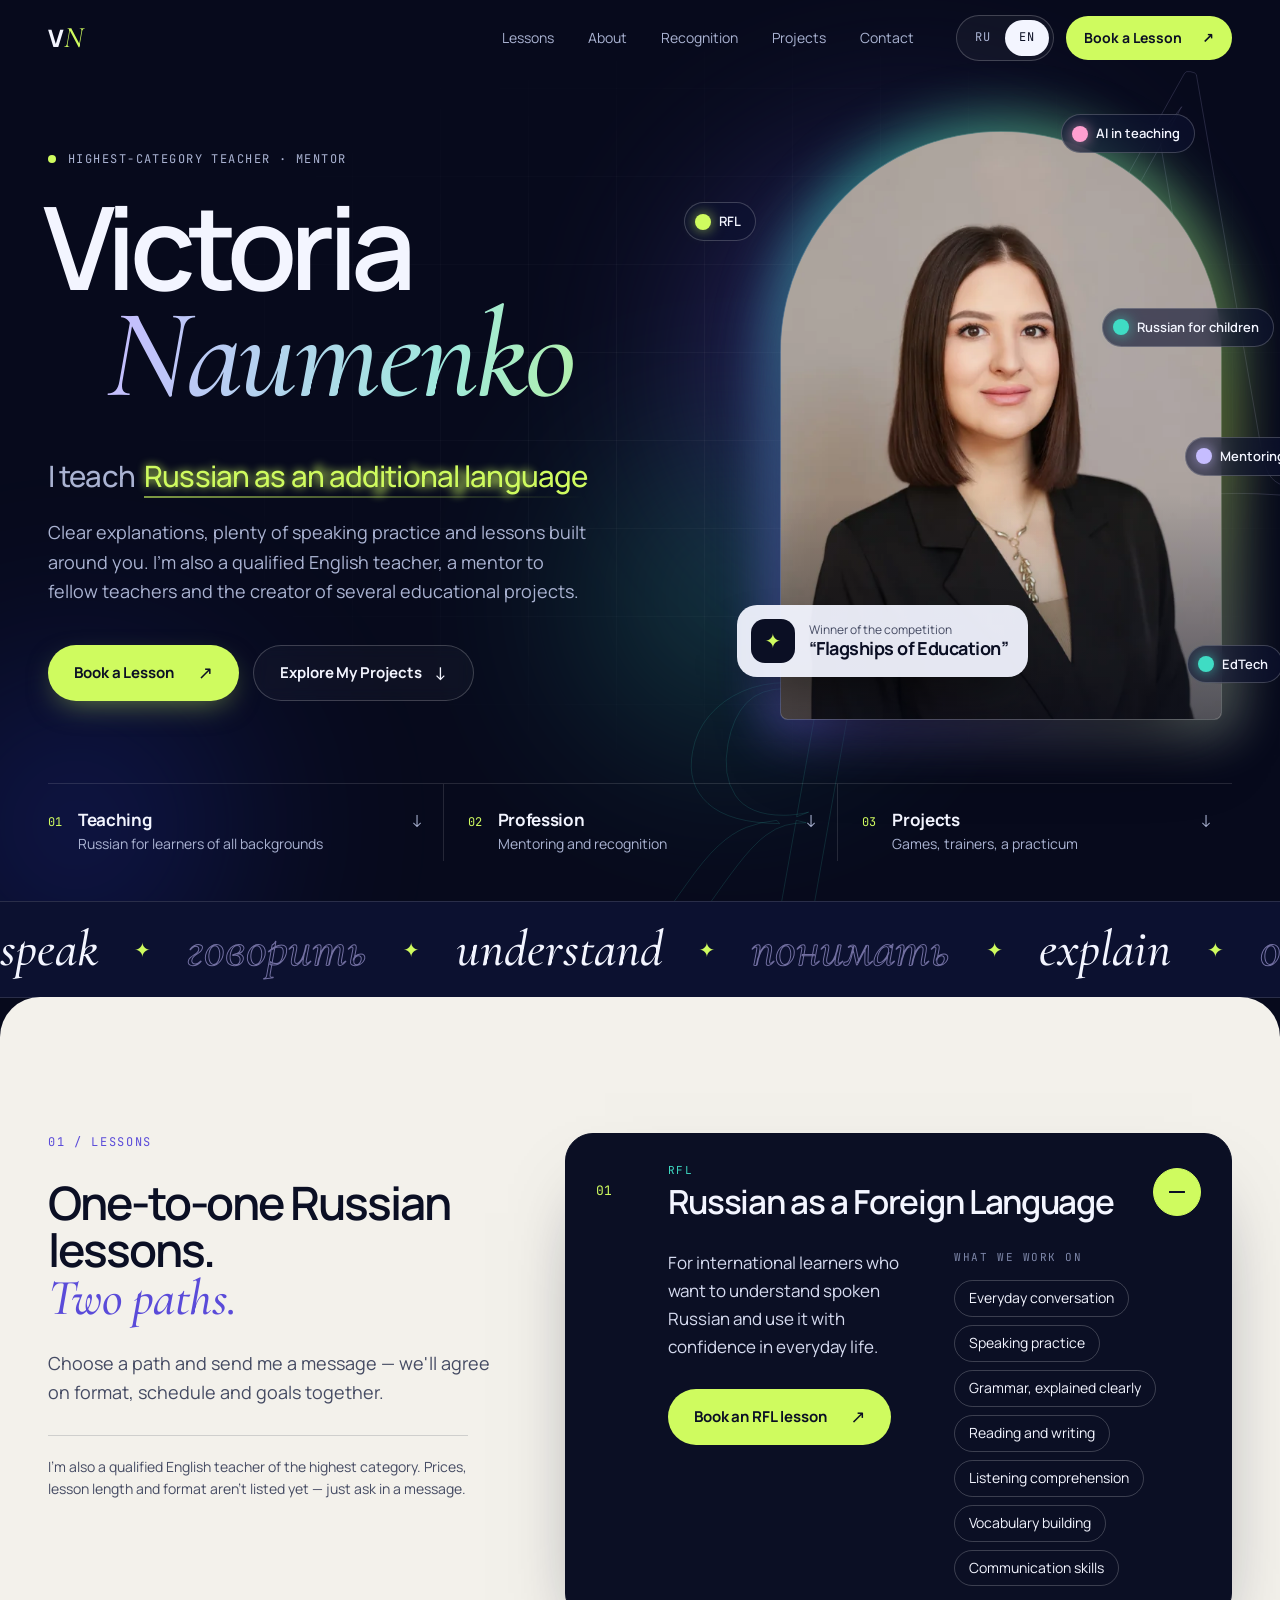
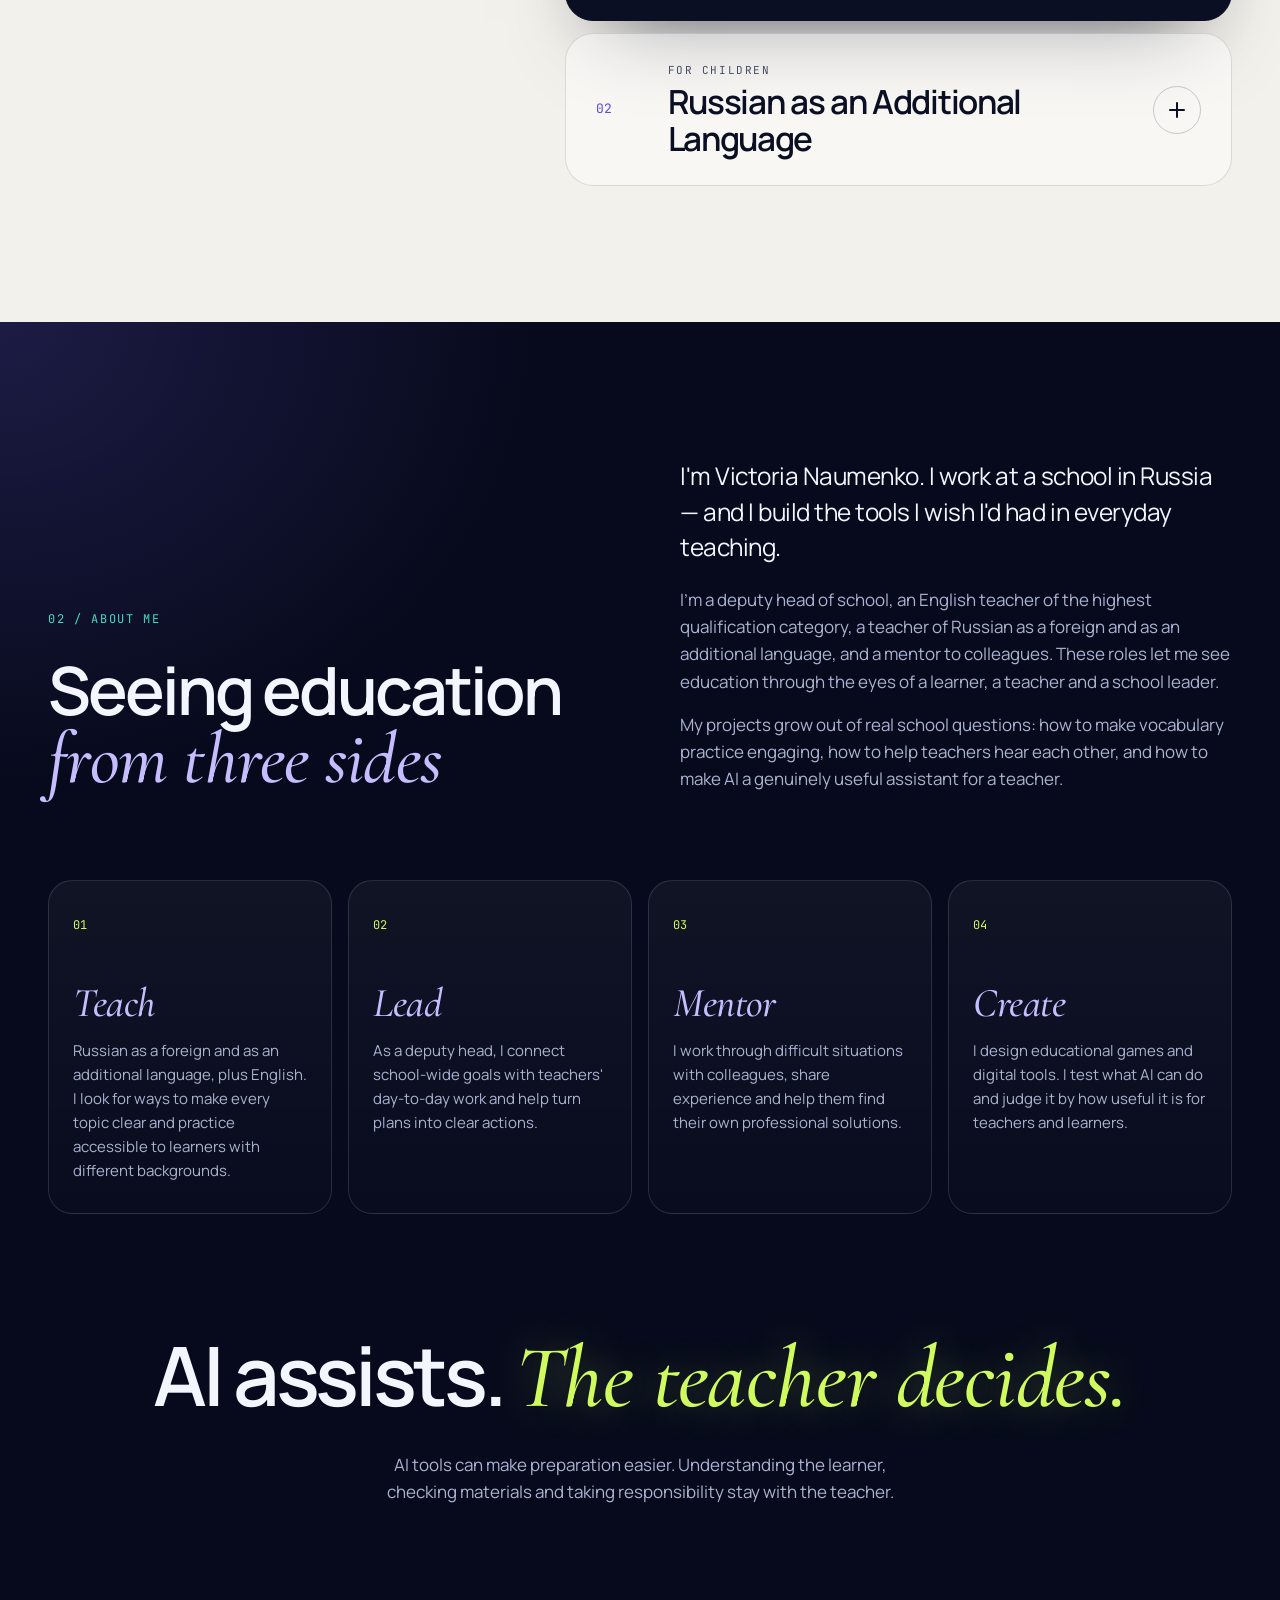
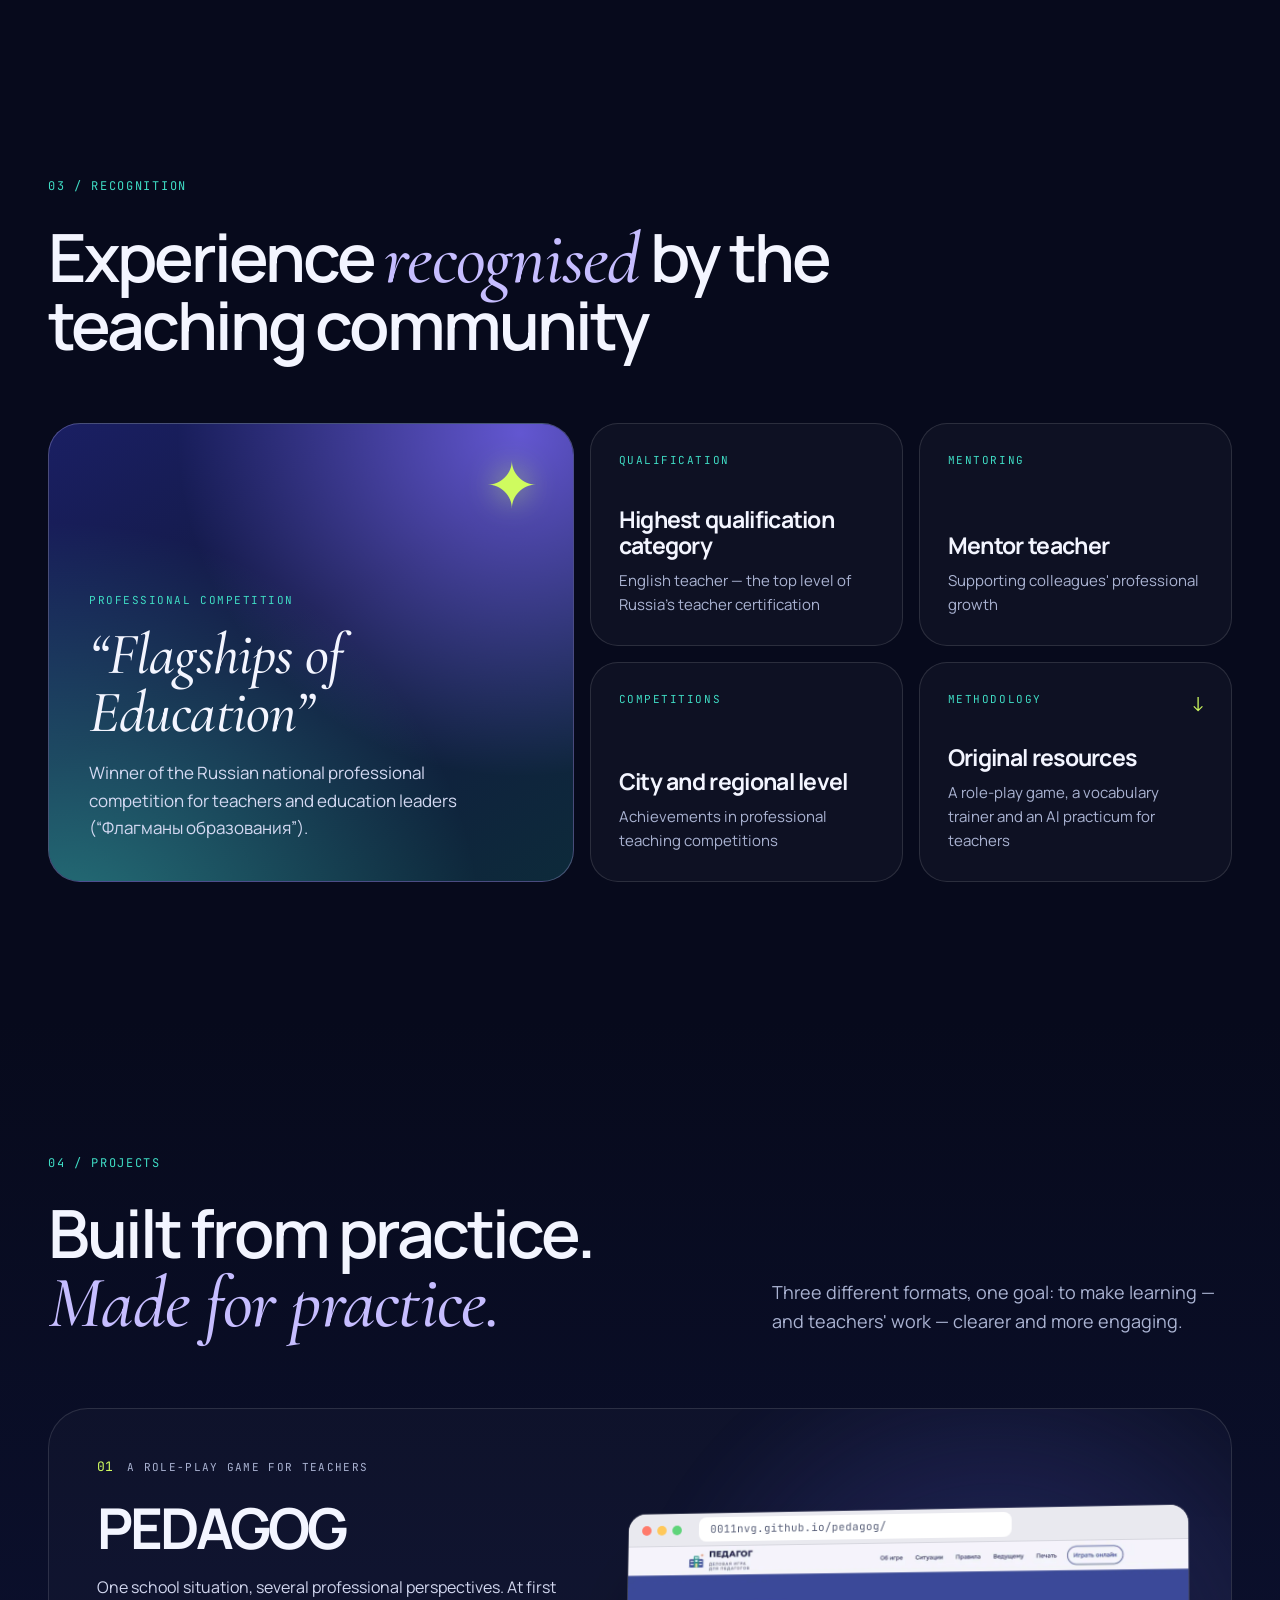
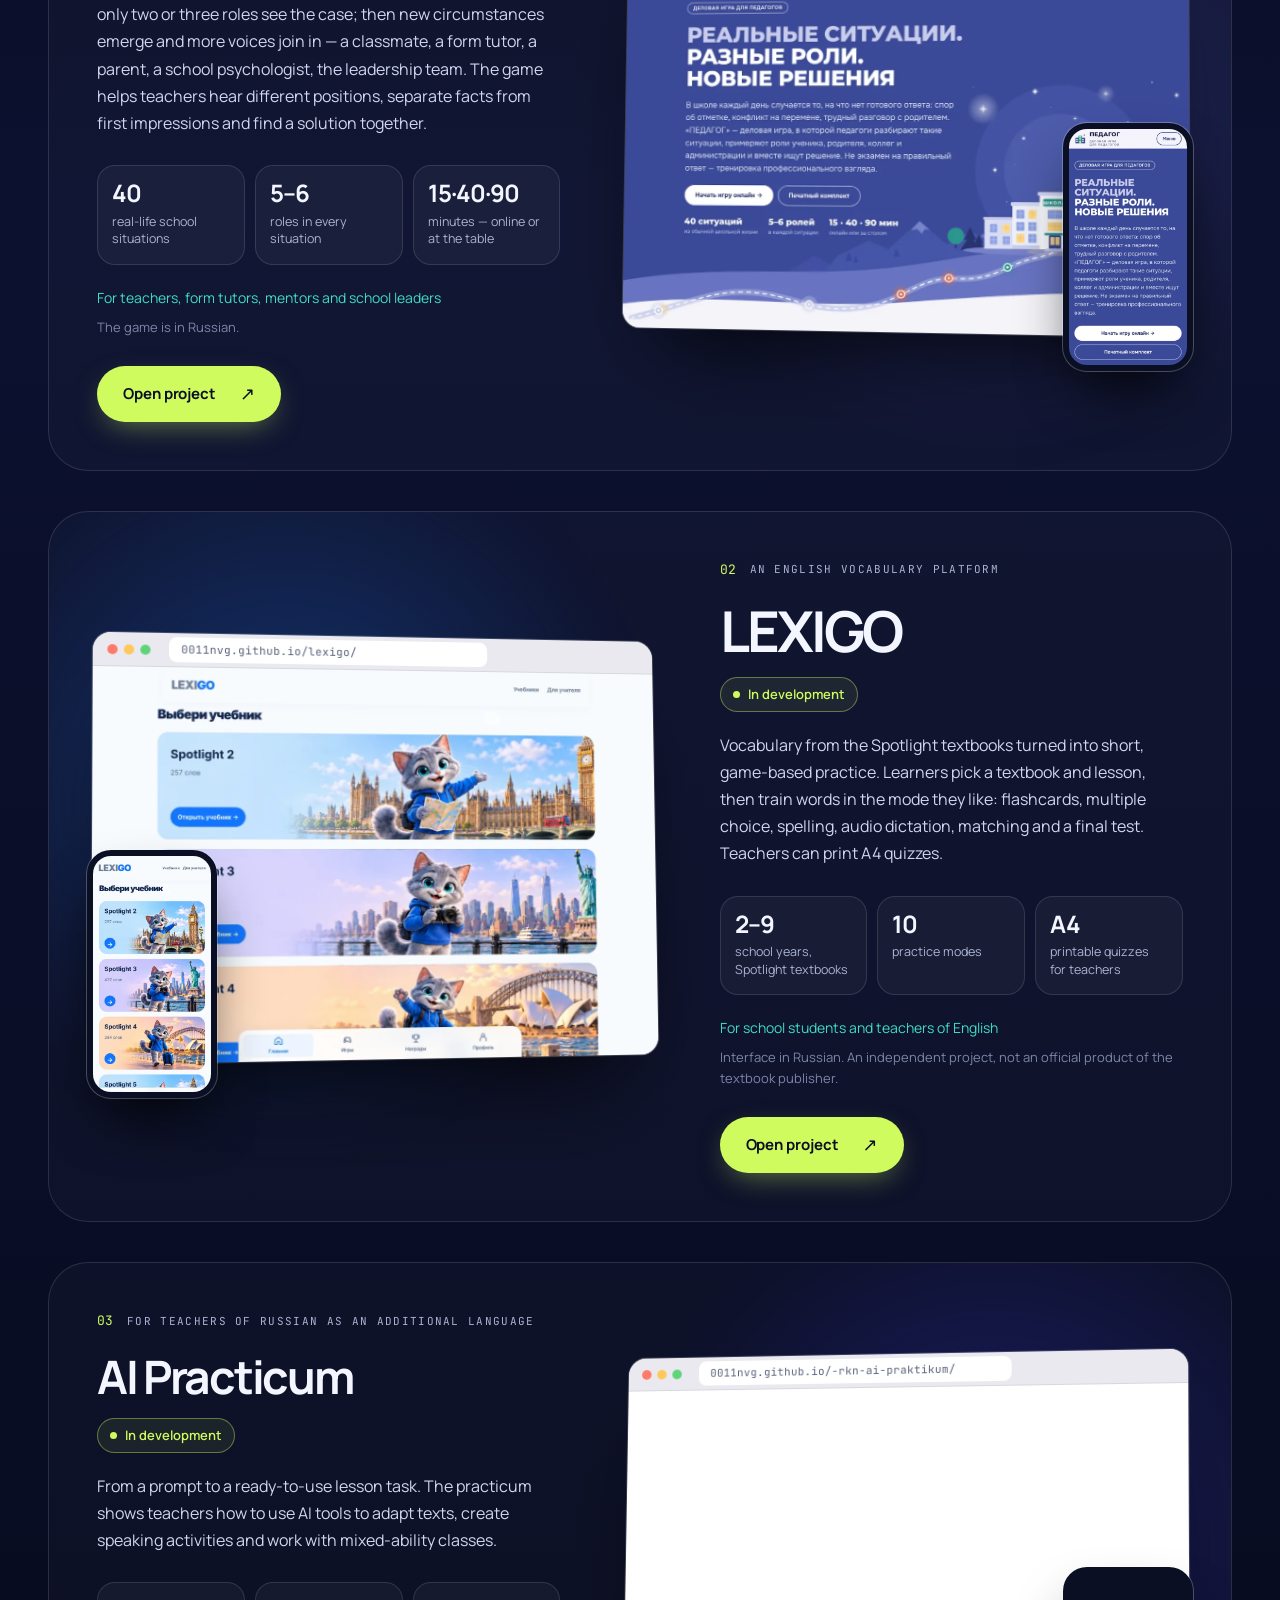
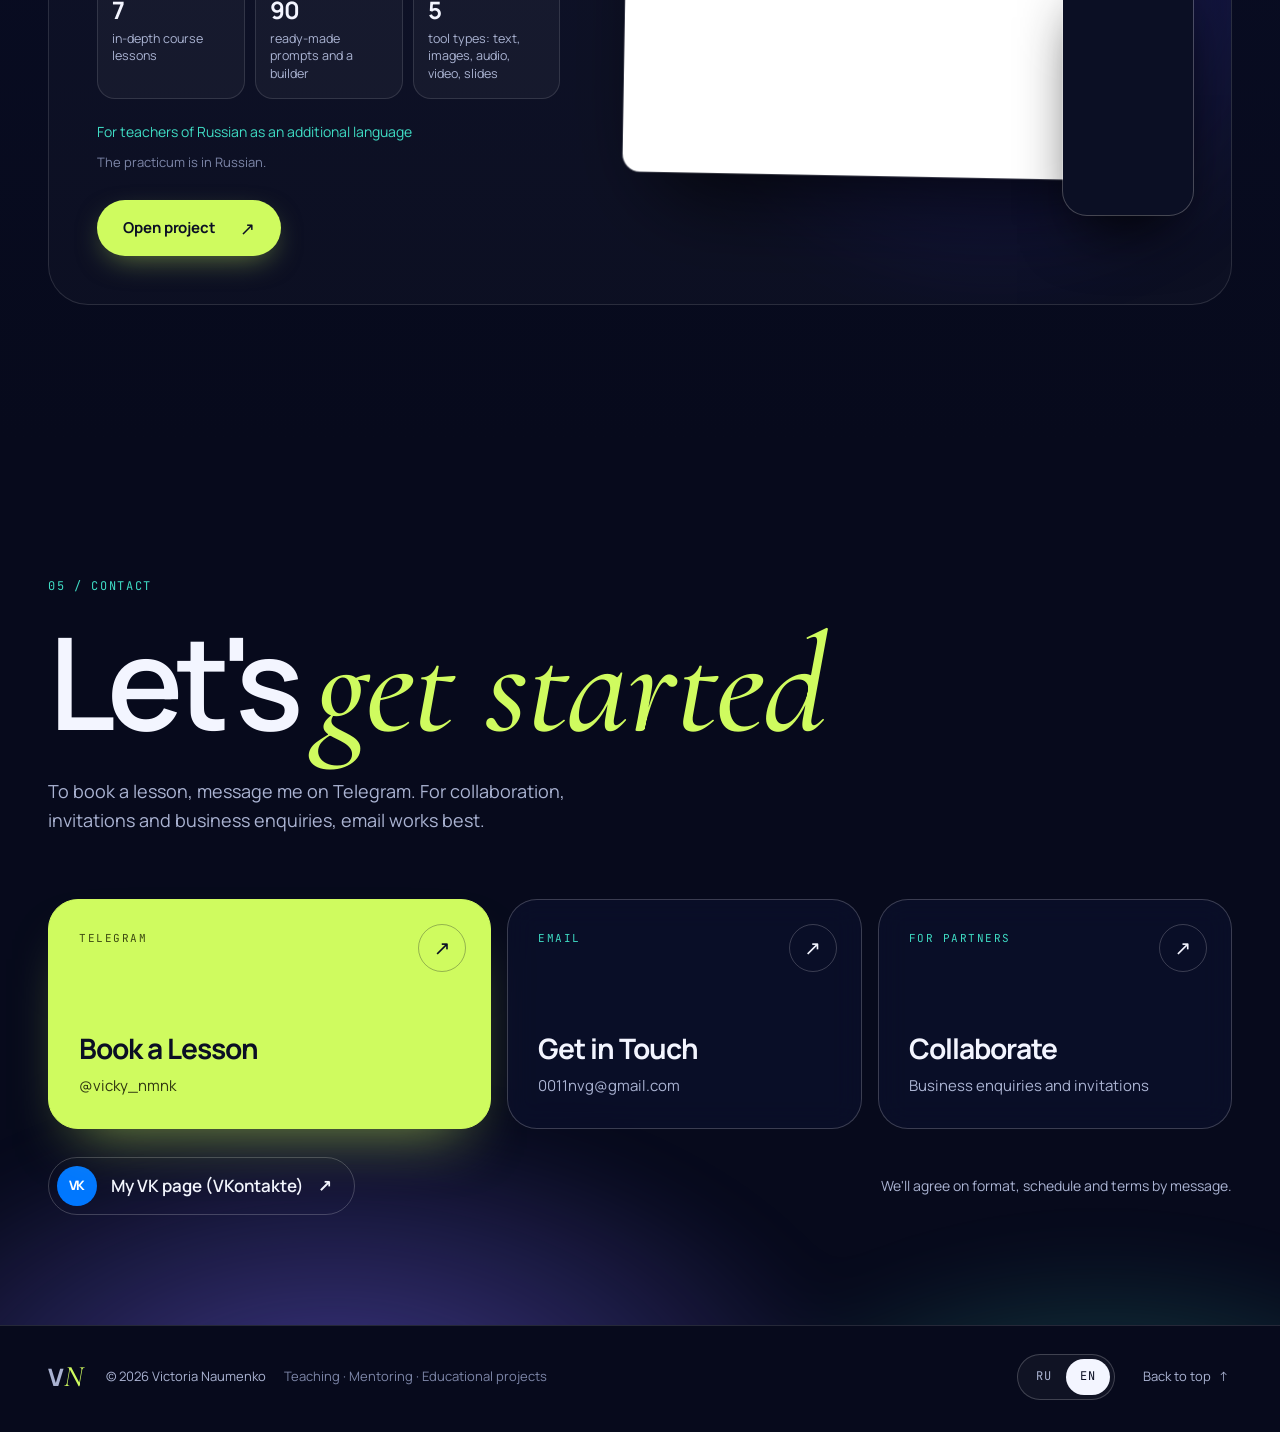
==== en/index.html @ a5d6c94a "Bilingual redesign: RU/EN versions, lessons, recognition, projects, contacts - Two adapted language " ====
<!doctype html>
<html lang="en">
<head>
  <meta charset="UTF-8">
  <meta name="viewport" content="width=device-width, initial-scale=1, viewport-fit=cover">
  <title>Victoria Naumenko — Russian Teacher: RFL and Russian as an Additional Language</title>
  <meta name="description" content="One-to-one Russian lessons for international learners and for children whose first language isn&#x27;t Russian. Highest-category teacher, mentor and creator of educational projects.">
  <meta name="theme-color" content="#070a1c">
  <meta name="color-scheme" content="dark light">
  <link rel="canonical" href="https://0011nvg.github.io/victoria-naumenko/en/">
  <link rel="alternate" hreflang="ru" href="https://0011nvg.github.io/victoria-naumenko/">
  <link rel="alternate" hreflang="en" href="https://0011nvg.github.io/victoria-naumenko/en/">
  <link rel="alternate" hreflang="x-default" href="https://0011nvg.github.io/victoria-naumenko/">
  <meta property="og:type" content="profile">
  <meta property="og:locale" content="en_GB">
  <meta property="og:locale:alternate" content="ru_RU">
  <meta property="og:site_name" content="Victoria Naumenko">
  <meta property="og:title" content="Victoria Naumenko — Russian lessons, teacher mentoring, educational projects">
  <meta property="og:description" content="Russian as a foreign language and as an additional language. One-to-one lessons with a highest-category teacher and creator of educational projects.">
  <meta property="og:url" content="https://0011nvg.github.io/victoria-naumenko/en/">
  <meta property="og:image" content="https://0011nvg.github.io/victoria-naumenko/assets/social-en.jpg">
  <meta property="og:image:width" content="1200">
  <meta property="og:image:height" content="630">
  <meta property="og:image:alt" content="Victoria Naumenko — teacher of Russian and creator of educational projects">
  <meta name="twitter:card" content="summary_large_image">
  <meta name="twitter:title" content="Victoria Naumenko — Russian lessons, teacher mentoring, educational projects">
  <meta name="twitter:description" content="Russian as a foreign language and as an additional language. One-to-one lessons with a highest-category teacher and creator of educational projects.">
  <meta name="twitter:image" content="https://0011nvg.github.io/victoria-naumenko/assets/social-en.jpg">
  <link rel="icon" href="../favicon.ico" sizes="any">
  <link rel="icon" href="../assets/icon.svg" type="image/svg+xml">
  <link rel="apple-touch-icon" href="../assets/icon.png">
  <link rel="preload" href="../assets/fonts/manrope-latin-wght-normal.woff2" as="font" type="font/woff2" crossorigin>
  <link rel="preload" as="image" href="../assets/victoria-1000.webp" imagesrcset="../assets/victoria-600.webp 600w, ../assets/victoria-1000.webp 1000w" imagesizes="(max-width: 860px) 86vw, 34vw">
  <link rel="stylesheet" href="../styles.css?v=20261030">
  <script>document.documentElement.classList.add('js')</script>
  <script src="../script.js?v=20261030" defer></script>
  <script type="application/ld+json">{"@context": "https://schema.org", "@type": "ProfilePage", "url": "https://0011nvg.github.io/victoria-naumenko/en/", "inLanguage": "en", "name": "Victoria Naumenko — Russian Teacher: RFL and Russian as an Additional Language", "mainEntity": {"@type": "Person", "name": "Victoria Naumenko", "alternateName": "Виктория Науменко", "jobTitle": ["Teacher of Russian as a foreign language", "Teacher of Russian as an additional language", "English teacher", "Mentor teacher", "Deputy head of school"], "image": "https://0011nvg.github.io/victoria-naumenko/assets/victoria-1000.webp", "email": "mailto:0011nvg@gmail.com", "sameAs": ["https://t.me/vicky_nmnk", "https://vk.ru/designingthefuture"], "knowsLanguage": ["ru", "en"], "award": "Winner of the “Flagships of Education” professional competition"}}</script>
</head>
<body>
  <a class="skip-link" href="#main">Skip to content</a>
  <header class="site-header" data-header>
    <div class="wrap header-inner">
      <a class="logo" href="#top" aria-label="Victoria Naumenko — back to top"><span class="logo-mark" aria-hidden="true">V<i>N</i></span></a>
      <nav id="main-nav" class="main-nav" aria-label="Main navigation"><a href="#services">Lessons</a><a href="#about">About</a><a href="#achievements">Recognition</a><a href="#projects">Projects</a><a href="#contact">Contact</a><a class="nav-cta-mobile" href="https://t.me/vicky_nmnk" target="_blank" rel="noopener noreferrer">Book a Lesson ↗<span class="sr-only"> (opens in a new tab)</span></a></nav>
      <div class="header-tools">
        <div class="lang-switch " role="group" aria-label="Site language"><a class="lang-opt" href="../" hreflang="ru" lang="ru" data-lang="ru"><span class="sr-only">Русский</span><span aria-hidden="true">RU</span></a><a class="lang-opt is-current" href="./" hreflang="en" lang="en" data-lang="en" aria-current="true"><span class="sr-only">English</span><span aria-hidden="true">EN</span></a></div>
        <a class="nav-cta" href="https://t.me/vicky_nmnk" target="_blank" rel="noopener noreferrer">Book a Lesson<span class="sr-only"> (opens in a new tab)</span> <span class="arr" aria-hidden="true">↗</span></a>
        <button class="menu-toggle" type="button" aria-expanded="false" aria-controls="main-nav" data-open="Menu" data-close="Close" hidden><span class="menu-text">Menu</span><span class="burger" aria-hidden="true"><i></i><i></i></span></button>
      </div>
    </div>
  </header>
  <main id="main">
    <section class="hero" id="top" aria-labelledby="hero-title">
      <div class="hero-aura" aria-hidden="true"><span class="aura a1"></span><span class="aura a2"></span><span class="aura a3"></span></div>
      <div class="hero-glyphs" aria-hidden="true"><span class="glyph g-a">A</span><span class="glyph g-ya">Я</span></div>
      <div class="wrap hero-grid">
        <div class="hero-copy">
          <p class="eyebrow"><span class="pulse" aria-hidden="true"></span>Highest-category teacher · Mentor</p>
          <h1 id="hero-title" class="hero-name"><span class="line">Victoria</span> <span class="line line-2">Naumenko</span></h1>
          <p class="hero-rotator"><span class="sr-only">I teach Russian as a foreign language and Russian as an additional language.</span><span aria-hidden="true" class="rot-wrap"><span class="rot-prefix">I teach</span> <span class="rot" data-rotator><span class="rot-item is-active">Russian as a foreign language</span><span class="rot-item">Russian as an additional language</span></span></span></p>
          <p class="hero-lead">Clear explanations, plenty of speaking practice and lessons built around you. I&#x27;m also a qualified English teacher, a mentor to fellow teachers and the creator of several educational projects.</p>
          <div class="hero-actions">
            <a class="btn btn-signal" href="https://t.me/vicky_nmnk" target="_blank" rel="noopener noreferrer">Book a Lesson<span class="sr-only"> (opens in a new tab)</span> <span class="arr" aria-hidden="true">↗</span></a>
            <a class="btn btn-ghost" href="#projects">Explore My Projects <span class="arr" aria-hidden="true">↓</span></a>
          </div>
        </div>
        <div class="hero-visual">
          <div class="portrait" data-tilt>
            <div class="portrait-ring" aria-hidden="true"></div>
            <div class="portrait-frame">
              <img src="../assets/victoria-1000.webp" srcset="../assets/victoria-600.webp 600w, ../assets/victoria-1000.webp 1000w" sizes="(max-width: 860px) 86vw, 34vw" width="1000" height="1334" alt="Portrait of Victoria Naumenko" fetchpriority="high">
            </div>
            <a class="badge" href="#achievements"><span class="badge-star" aria-hidden="true">✦</span><span class="badge-copy"><span class="badge-label">Winner of the competition</span><strong>“Flagships of Education”</strong></span></a>
            <ul class="chips" aria-hidden="true"><li class="chip chip-1"><span class="chip-dot" aria-hidden="true"></span>RFL</li><li class="chip chip-2"><span class="chip-dot" aria-hidden="true"></span>Russian for children</li><li class="chip chip-3"><span class="chip-dot" aria-hidden="true"></span>Mentoring</li><li class="chip chip-4"><span class="chip-dot" aria-hidden="true"></span>AI in teaching</li><li class="chip chip-5"><span class="chip-dot" aria-hidden="true"></span>EdTech</li></ul>
          </div>
        </div>
      </div>
      <div class="wrap"><ul class="pillars" aria-label="Three sides of my work"><li><a class="pillar" href="#services"><span class="pillar-n">01</span><span class="pillar-t">Teaching</span><span class="pillar-s">Russian for learners of all backgrounds</span><span class="pillar-arr" aria-hidden="true">↓</span></a></li><li><a class="pillar" href="#achievements"><span class="pillar-n">02</span><span class="pillar-t">Profession</span><span class="pillar-s">Mentoring and recognition</span><span class="pillar-arr" aria-hidden="true">↓</span></a></li><li><a class="pillar" href="#projects"><span class="pillar-n">03</span><span class="pillar-t">Projects</span><span class="pillar-s">Games, trainers, a practicum</span><span class="pillar-arr" aria-hidden="true">↓</span></a></li></ul></div>
    </section>

    <div class="ticker" aria-hidden="true"><div class="ticker-track"><span>speak</span><i aria-hidden="true">✦</i><span>говорить</span><i aria-hidden="true">✦</i><span>understand</span><i aria-hidden="true">✦</i><span>понимать</span><i aria-hidden="true">✦</i><span>explain</span><i aria-hidden="true">✦</i><span>объяснять</span><i aria-hidden="true">✦</i><span>create</span><i aria-hidden="true">✦</i><span>создавать</span><i aria-hidden="true">✦</i><span>speak</span><i aria-hidden="true">✦</i><span>говорить</span><i aria-hidden="true">✦</i><span>understand</span><i aria-hidden="true">✦</i><span>понимать</span><i aria-hidden="true">✦</i><span>explain</span><i aria-hidden="true">✦</i><span>объяснять</span><i aria-hidden="true">✦</i><span>create</span><i aria-hidden="true">✦</i><span>создавать</span><i aria-hidden="true">✦</i></div></div>

    <section class="section services" id="services" aria-labelledby="services-title">
      <div class="wrap services-grid">
        <div class="section-intro">
          <p class="eyebrow">01 / Lessons</p>
          <h2 id="services-title">One-to-one Russian lessons.<br><em>Two paths.</em></h2>
          <p class="intro">Choose a path and send me a message — we&#x27;ll agree on format, schedule and goals together.</p>
          <p class="services-note">I&#x27;m also a qualified English teacher of the highest category. Prices, lesson length and format aren&#x27;t listed yet — just ask in a message.</p>
        </div>
        <div class="svc-list">
          <details class="svc" name="services" id="svc-rfl" open>
            <summary>
              <span class="svc-n">01</span>
              <span class="svc-head"><span class="svc-kicker">RFL</span><span class="svc-title">Russian as a Foreign Language</span></span>
              <span class="svc-toggle" aria-hidden="true"></span>
            </summary>
            <div class="svc-body">
              <div class="svc-main">
                <p class="svc-lead">For international learners who want to understand spoken Russian and use it with confidence in everyday life.</p>
                
                <a class="btn btn-ink" href="https://t.me/vicky_nmnk" target="_blank" rel="noopener noreferrer">Book an RFL lesson<span class="sr-only"> (opens in a new tab)</span> <span class="arr" aria-hidden="true">↗</span></a>
              </div>
              <div class="svc-focus">
                <p class="mini-label">What we work on</p>
                <ul class="focus-list"><li>Everyday conversation</li><li>Speaking practice</li><li>Grammar, explained clearly</li><li>Reading and writing</li><li>Listening comprehension</li><li>Vocabulary building</li><li>Communication skills</li></ul>
              </div>
            </div>
          </details>
          <details class="svc" name="services" id="svc-ral">
            <summary>
              <span class="svc-n">02</span>
              <span class="svc-head"><span class="svc-kicker">For children</span><span class="svc-title">Russian as an Additional Language</span></span>
              <span class="svc-toggle" aria-hidden="true"></span>
            </summary>
            <div class="svc-body">
              <div class="svc-main">
                <p class="svc-lead">For children and teenagers whose first language isn&#x27;t Russian. We work on language adaptation, speech development and understanding learning materials, so they can use Russian with confidence.</p>
                
                <a class="btn btn-ink" href="https://t.me/vicky_nmnk" target="_blank" rel="noopener noreferrer">Book a lesson<span class="sr-only"> (opens in a new tab)</span> <span class="arr" aria-hidden="true">↗</span></a>
              </div>
              <div class="svc-focus">
                <p class="mini-label">What we work on</p>
                <ul class="focus-list"><li>Speech development</li><li>School vocabulary</li><li>Understanding learning materials</li><li>Vocabulary building</li><li>Communication skills</li><li>Language adaptation</li><li>Confidence in speaking Russian</li></ul>
              </div>
            </div>
          </details>
        </div>
      </div>
    </section>

    <section class="section about" id="about" aria-labelledby="about-title">
      <div class="wrap">
        <div class="about-top">
          <div>
            <p class="eyebrow">02 / About me</p>
            <h2 id="about-title">Seeing education <em>from three sides</em></h2>
          </div>
          <div class="about-copy reveal">
            <p class="lead">I&#x27;m Victoria Naumenko. I work at a school in Russia — and I build the tools I wish I&#x27;d had in everyday teaching.</p>
            <p>I&#x27;m a deputy head of school, an English teacher of the highest qualification category, a teacher of Russian as a foreign and as an additional language, and a mentor to colleagues. These roles let me see education through the eyes of a learner, a teacher and a school leader.</p><p>My projects grow out of real school questions: how to make vocabulary practice engaging, how to help teachers hear each other, and how to make AI a genuinely useful assistant for a teacher.</p>
          </div>
        </div>
        <h3 class="sr-only">What I do</h3>
        <ul class="roles"><li class="role reveal"><span class="role-n">01</span><h3 class="role-verb">Teach</h3><p>Russian as a foreign and as an additional language, plus English. I look for ways to make every topic clear and practice accessible to learners with different backgrounds.</p></li><li class="role reveal"><span class="role-n">02</span><h3 class="role-verb">Lead</h3><p>As a deputy head, I connect school-wide goals with teachers&#x27; day-to-day work and help turn plans into clear actions.</p></li><li class="role reveal"><span class="role-n">03</span><h3 class="role-verb">Mentor</h3><p>I work through difficult situations with colleagues, share experience and help them find their own professional solutions.</p></li><li class="role reveal"><span class="role-n">04</span><h3 class="role-verb">Create</h3><p>I design educational games and digital tools. I test what AI can do and judge it by how useful it is for teachers and learners.</p></li></ul>
        <figure class="quote reveal">
          <blockquote><p>AI assists. <em>The teacher decides.</em></p></blockquote>
          <figcaption>AI tools can make preparation easier. Understanding the learner, checking materials and taking responsibility stay with the teacher.</figcaption>
        </figure>
      </div>
    </section>

    <section class="section achievements" id="achievements" aria-labelledby="ach-title">
      <div class="wrap">
        <p class="eyebrow">03 / Recognition</p>
        <h2 id="ach-title" class="ach-title">Experience <em>recognised</em> by the teaching community</h2>
        <div class="ach-grid">
          <div class="ach-feature reveal">
            <span class="feature-star" aria-hidden="true">✦</span>
            <p class="ach-label">Professional competition</p>
            <h3>“Flagships of Education”</h3>
            <p class="ach-text">Winner of the Russian national professional competition for teachers and education leaders (“Флагманы образования”).</p>
          </div>
          <ul class="ach-list"><li class="ach reveal"><p class="ach-label">Qualification</p><h3>Highest qualification category</h3><p class="ach-text">English teacher — the top level of Russia&#x27;s teacher certification</p></li><li class="ach reveal"><p class="ach-label">Mentoring</p><h3>Mentor teacher</h3><p class="ach-text">Supporting colleagues&#x27; professional growth</p></li><li class="ach reveal"><p class="ach-label">Competitions</p><h3>City and regional level</h3><p class="ach-text">Achievements in professional teaching competitions</p></li><li class="ach reveal"><a class="ach-link" href="#projects"><p class="ach-label">Methodology</p><h3>Original resources</h3><p class="ach-text">A role-play game, a vocabulary trainer and an AI practicum for teachers</p><span class="arr" aria-hidden="true">↓</span></a></li></ul>
        </div>
      </div>
    </section>

    <section class="section projects" id="projects" aria-labelledby="projects-title">
      <div class="wrap">
        <div class="section-head">
          <div><p class="eyebrow">04 / Projects</p><h2 id="projects-title">Built from practice.<br><em>Made for practice.</em></h2></div>
          <p class="intro">Three different formats, one goal: to make learning — and teachers&#x27; work — clearer and more engaging.</p>
        </div>
        <div class="proj-list">
        <article class="proj proj--pedagog reveal" aria-labelledby="proj-pedagog">
          <div class="proj-copy">
            <div class="proj-meta"><span class="proj-n">01</span><span class="proj-kicker">A role-play game for teachers</span></div>
            <h3 id="proj-pedagog" class="proj-title">PEDAGOG</h3>
            
            <p class="proj-desc">One school situation, several professional perspectives. At first only two or three roles see the case; then new circumstances emerge and more voices join in — a classmate, a form tutor, a parent, a school psychologist, the leadership team. The game helps teachers hear different positions, separate facts from first impressions and find a solution together.</p>
            <ul class="facts"><li><strong>40</strong><span>real-life school situations</span></li><li><strong>5–6</strong><span>roles in every situation</span></li><li><strong>15·40·90</strong><span>minutes — online or at the table</span></li></ul>
            <p class="proj-aud">For teachers, form tutors, mentors and school leaders</p>
            <p class="proj-note">The game is in Russian.</p>
            <a class="btn btn-signal proj-btn" href="https://0011nvg.github.io/pedagog/" target="_blank" rel="noopener noreferrer">Open project<span class="sr-only"> «PEDAGOG» (opens in a new tab)</span> <span class="arr" aria-hidden="true">↗</span></a>
          </div>
          <a class="proj-visual" href="https://0011nvg.github.io/pedagog/" target="_blank" rel="noopener noreferrer" tabindex="-1" aria-hidden="true">
            <span class="browser"><span class="browser-bar"><i></i><i></i><i></i><span class="browser-url">0011nvg.github.io/pedagog/</span></span>
              <img src="../assets/projects/pedagog.webp" width="1200" height="825" loading="lazy" decoding="async" alt="">
            </span>
            <span class="phone"><img src="../assets/projects/pedagog-m.webp" width="390" height="780" loading="lazy" decoding="async" alt=""></span>
          </a>
          <p class="sr-only">PEDAGOG home page: “Real situations. Different roles. New solutions”</p>
        </article>
        <article class="proj proj--lexigo reveal" aria-labelledby="proj-lexigo">
          <div class="proj-copy">
            <div class="proj-meta"><span class="proj-n">02</span><span class="proj-kicker">An English vocabulary platform</span></div>
            <h3 id="proj-lexigo" class="proj-title">LEXIGO</h3>
            <span class="status"><span class="status-dot" aria-hidden="true"></span>In development</span>
            <p class="proj-desc">Vocabulary from the Spotlight textbooks turned into short, game-based practice. Learners pick a textbook and lesson, then train words in the mode they like: flashcards, multiple choice, spelling, audio dictation, matching and a final test. Teachers can print A4 quizzes.</p>
            <ul class="facts"><li><strong>2–9</strong><span>school years, Spotlight textbooks</span></li><li><strong>10</strong><span>practice modes</span></li><li><strong>A4</strong><span>printable quizzes for teachers</span></li></ul>
            <p class="proj-aud">For school students and teachers of English</p>
            <p class="proj-note">Interface in Russian. An independent project, not an official product of the textbook publisher.</p>
            <a class="btn btn-signal proj-btn" href="https://0011nvg.github.io/lexigo/" target="_blank" rel="noopener noreferrer">Open project<span class="sr-only"> «LEXIGO» (opens in a new tab)</span> <span class="arr" aria-hidden="true">↗</span></a>
          </div>
          <a class="proj-visual" href="https://0011nvg.github.io/lexigo/" target="_blank" rel="noopener noreferrer" tabindex="-1" aria-hidden="true">
            <span class="browser"><span class="browser-bar"><i></i><i></i><i></i><span class="browser-url">0011nvg.github.io/lexigo/</span></span>
              <img src="../assets/projects/lexigo.webp" width="1200" height="825" loading="lazy" decoding="async" alt="">
            </span>
            <span class="phone"><img src="../assets/projects/lexigo-m.webp" width="390" height="780" loading="lazy" decoding="async" alt=""></span>
          </a>
          <p class="sr-only">LEXIGO screen: choosing a Spotlight textbook</p>
        </article>
        <article class="proj proj--rkn reveal" aria-labelledby="proj-rkn">
          <div class="proj-copy">
            <div class="proj-meta"><span class="proj-n">03</span><span class="proj-kicker">For teachers of Russian as an additional language</span></div>
            <h3 id="proj-rkn" class="proj-title">AI Practicum</h3>
            <span class="status"><span class="status-dot" aria-hidden="true"></span>In development</span>
            <p class="proj-desc">From a prompt to a ready-to-use lesson task. The practicum shows teachers how to use AI tools to adapt texts, create speaking activities and work with mixed-ability classes.</p>
            <ul class="facts"><li><strong>7</strong><span>in-depth course lessons</span></li><li><strong>90</strong><span>ready-made prompts and a builder</span></li><li><strong>5</strong><span>tool types: text, images, audio, video, slides</span></li></ul>
            <p class="proj-aud">For teachers of Russian as an additional language</p>
            <p class="proj-note">The practicum is in Russian.</p>
            <a class="btn btn-signal proj-btn" href="https://0011nvg.github.io/-rkn-ai-praktikum/" target="_blank" rel="noopener noreferrer">Open project<span class="sr-only"> «AI Practicum» (opens in a new tab)</span> <span class="arr" aria-hidden="true">↗</span></a>
          </div>
          <a class="proj-visual" href="https://0011nvg.github.io/-rkn-ai-praktikum/" target="_blank" rel="noopener noreferrer" tabindex="-1" aria-hidden="true">
            <span class="browser"><span class="browser-bar"><i></i><i></i><i></i><span class="browser-url">0011nvg.github.io/-rkn-ai-praktikum/</span></span>
              <img src="../assets/projects/rkn.webp" width="1200" height="825" loading="lazy" decoding="async" alt="">
            </span>
            <span class="phone"><img src="../assets/projects/rkn-m.webp" width="390" height="780" loading="lazy" decoding="async" alt=""></span>
          </a>
          <p class="sr-only">Home page of the practicum “AI in teaching Russian as an additional language”</p>
        </article>
        </div>
      </div>
    </section>

    <section class="section contact" id="contact" aria-labelledby="contact-title">
      <div class="contact-aura" aria-hidden="true"></div>
      <div class="wrap">
        <p class="eyebrow">05 / Contact</p>
        <h2 id="contact-title" class="contact-title">Let's <em>get started</em></h2>
        <p class="intro contact-intro">To book a lesson, message me on Telegram. For collaboration, invitations and business enquiries, email works best.</p>
        <div class="actions">
            <a class="action action--primary" href="https://t.me/vicky_nmnk" target="_blank" rel="noopener noreferrer">
              <span class="action-label">Telegram</span>
              <span class="action-title">Book a Lesson</span>
              <span class="action-detail">@vicky_nmnk</span><span class="sr-only"> (opens in a new tab)</span>
              <span class="action-arr" aria-hidden="true">↗</span>
            </a>
            <a class="action action--mail" href="mailto:0011nvg@gmail.com">
              <span class="action-label">Email</span>
              <span class="action-title">Get in Touch</span>
              <span class="action-detail">0011nvg@gmail.com</span>
              <span class="action-arr" aria-hidden="true">↗</span>
            </a>
            <a class="action action--mail" href="mailto:0011nvg@gmail.com?subject=Collaboration">
              <span class="action-label">For partners</span>
              <span class="action-title">Collaborate</span>
              <span class="action-detail">Business enquiries and invitations</span>
              <span class="action-arr" aria-hidden="true">↗</span>
            </a>
        </div>
        <div class="contact-foot">
          <a class="vk" href="https://vk.ru/designingthefuture" target="_blank" rel="noopener noreferrer"><span class="vk-mark" aria-hidden="true">VK</span><span>My VK page (VKontakte)</span><span class="sr-only"> (opens in a new tab)</span> <span class="arr" aria-hidden="true">↗</span></a>
          <p class="contact-note">We&#x27;ll agree on format, schedule and terms by message.</p>
        </div>
      </div>
    </section>
  </main>

  <footer class="footer">
    <div class="wrap footer-inner">
      <a class="logo" href="#top" aria-label="Victoria Naumenko — back to top"><span class="logo-mark" aria-hidden="true">V<i>N</i></span></a>
      <p>© 2026 Victoria Naumenko<span class="footer-note">Teaching · Mentoring · Educational projects</span></p>
      <div class="lang-switch lang-switch--footer" role="group" aria-label="Site language"><a class="lang-opt" href="../" hreflang="ru" lang="ru" data-lang="ru"><span class="sr-only">Русский</span><span aria-hidden="true">RU</span></a><a class="lang-opt is-current" href="./" hreflang="en" lang="en" data-lang="en" aria-current="true"><span class="sr-only">English</span><span aria-hidden="true">EN</span></a></div>
      <a class="back-top" href="#top">Back to top <span aria-hidden="true">↑</span></a>
    </div>
  </footer>
  <a class="sticky-cta" href="https://t.me/vicky_nmnk" target="_blank" rel="noopener noreferrer" data-sticky-cta>Book a Lesson<span class="sr-only"> (opens in a new tab)</span> <span class="arr" aria-hidden="true">↗</span></a>
</body>
</html>
---- styles.css ----
/* ==========================================================================
   Виктория Науменко — персональный сайт
   Концепция «Два алфавита»: глубокая ночная синева, мягкое свечение
   (фиолетовый + бирюзовый), один сигнальный акцент — лайм — для действий.
   Шрифты: Manrope (текст), Cormorant Garamond Italic (акценты), JetBrains Mono (метки).
   ========================================================================== */

@font-face{font-family:"Manrope";src:url("assets/fonts/manrope-cyrillic-wght-normal.woff2") format("woff2");font-weight:200 800;font-display:swap;unicode-range:U+0301,U+0400-045F,U+0490-0491,U+04B0-04B1,U+2116}
@font-face{font-family:"Manrope";src:url("assets/fonts/manrope-latin-wght-normal.woff2") format("woff2");font-weight:200 800;font-display:swap;unicode-range:U+0000-00FF,U+0131,U+0152-0153,U+02BB-02BC,U+02C6,U+02DA,U+02DC,U+0304,U+0308,U+0329,U+2000-206F,U+20AC,U+2122,U+2191,U+2193,U+2212,U+2215,U+FEFF,U+FFFD}
@font-face{font-family:"Cormorant";src:url("assets/fonts/cormorant-garamond-cyrillic-500-italic.woff2") format("woff2");font-weight:500;font-style:italic;font-display:swap;unicode-range:U+0301,U+0400-045F,U+0490-0491,U+04B0-04B1,U+2116}
@font-face{font-family:"Cormorant";src:url("assets/fonts/cormorant-garamond-latin-500-italic.woff2") format("woff2");font-weight:500;font-style:italic;font-display:swap;unicode-range:U+0000-00FF,U+0131,U+0152-0153,U+02BB-02BC,U+02C6,U+02DA,U+02DC,U+0304,U+0308,U+0329,U+2000-206F,U+20AC,U+2122,U+2212,U+FEFF,U+FFFD}
@font-face{font-family:"JB Mono";src:url("assets/fonts/jetbrains-mono-cyrillic-400-normal.woff2") format("woff2");font-weight:400;font-display:swap;unicode-range:U+0301,U+0400-045F,U+0490-0491,U+04B0-04B1,U+2116}
@font-face{font-family:"JB Mono";src:url("assets/fonts/jetbrains-mono-latin-400-normal.woff2") format("woff2");font-weight:400;font-display:swap;unicode-range:U+0000-00FF,U+0131,U+0152-0153,U+02BB-02BC,U+02C6,U+02DA,U+02DC,U+0304,U+0308,U+0329,U+2000-206F,U+20AC,U+2122,U+2212,U+FEFF,U+FFFD}

:root{
  --bg:#070a1c;--bg-2:#0c1130;--bg-3:#121941;
  --line:rgba(255,255,255,.12);--line-2:rgba(255,255,255,.2);
  --text:#f3f5ff;--muted:#aab3d2;--dim:#7d86a8;
  --signal:#cffb5f;--signal-2:#e2ff9a;
  --violet:#7d6bff;--aqua:#3fdcc4;--lav:#c6bdff;
  --paper:#f3f1eb;--paper-2:#e9e6dd;--ink:#0b0f24;--ink-2:#454b63;
  --sans:"Manrope",system-ui,-apple-system,"Segoe UI",Roboto,Arial,sans-serif;
  --serif:"Cormorant","Cormorant Garamond",Georgia,"Times New Roman",serif;
  --mono:"JB Mono",ui-monospace,SFMono-Regular,Menlo,Consolas,monospace;
  --max:1280px;--r:28px;--ease:cubic-bezier(.2,.75,.2,1);
  --header:76px;
}

/* ---------- base ---------- */
*,*::before,*::after{box-sizing:border-box}
html{scroll-behavior:smooth;scroll-padding-top:calc(var(--header) + 16px);-webkit-text-size-adjust:100%;text-size-adjust:100%}
body{margin:0;background:var(--bg);color:var(--text);font-family:var(--sans);font-size:17px;line-height:1.6;font-weight:400;-webkit-font-smoothing:antialiased;-moz-osx-font-smoothing:grayscale;overflow-x:hidden}
@supports (overflow:clip){body{overflow-x:clip}}
a{color:inherit;text-decoration:none;-webkit-tap-highlight-color:transparent}
button{font:inherit;color:inherit}
img{display:block;max-width:100%;height:auto}
h1,h2,h3,p,figure,blockquote{margin:0}
ul{margin:0;padding:0;list-style:none}
em{font-family:var(--serif);font-style:italic;font-weight:500;letter-spacing:-.01em}
::selection{background:var(--signal);color:var(--ink)}
:focus-visible{outline:2px solid var(--signal);outline-offset:4px;border-radius:6px}
.services :focus-visible{outline-color:var(--violet)}
.sr-only{position:absolute!important;width:1px;height:1px;padding:0;margin:-1px;overflow:hidden;clip:rect(0,0,0,0);white-space:nowrap;border:0}
.skip-link{position:fixed;left:16px;top:12px;z-index:200;background:var(--signal);color:var(--ink);padding:12px 18px;border-radius:12px;font-weight:700;transform:translateY(-180%);transition:transform .2s}
.skip-link:focus{transform:none}
.wrap{width:min(var(--max),calc(100% - 96px));margin-inline:auto}
.section{position:relative;padding:136px 0}
.eyebrow{font-family:var(--mono);font-size:12px;letter-spacing:.14em;text-transform:uppercase;color:var(--aqua);margin-bottom:26px;display:flex;align-items:center;gap:12px}
h2{overflow-wrap:break-word;font-size:clamp(40px,5.2vw,78px);line-height:1.02;font-weight:600;letter-spacing:-.045em}
h2 em{font-size:1.1em;line-height:.9;color:var(--lav)}
.intro{font-size:18px;line-height:1.6;color:var(--muted);max-width:460px}
.arr{display:inline-block;transition:transform .3s var(--ease)}

/* ---------- buttons ---------- */
.btn{display:inline-flex;align-items:center;justify-content:center;gap:12px;min-height:56px;padding:16px 26px;border-radius:999px;font-weight:700;font-size:15px;line-height:1.2;letter-spacing:-.005em;transition:transform .3s var(--ease),background-color .25s,box-shadow .3s,color .25s,border-color .25s;white-space:nowrap}
.btn .arr{font-size:18px;font-weight:500}
.btn-signal{background:var(--signal);color:var(--ink);box-shadow:0 0 0 0 rgba(207,251,95,0),0 10px 30px -10px rgba(207,251,95,.5)}
.btn-signal:hover{background:var(--signal-2);transform:translateY(-2px);box-shadow:0 0 0 6px rgba(207,251,95,.12),0 18px 40px -12px rgba(207,251,95,.6)}
.btn-ghost{border:1px solid var(--line-2);color:var(--text);background:rgba(255,255,255,.03);backdrop-filter:blur(8px);-webkit-backdrop-filter:blur(8px)}
.btn-ghost:hover{border-color:var(--text);transform:translateY(-2px)}
.btn-ghost:hover .arr{transform:translateY(3px)}
.btn:hover .arr{transform:translate(2px,-2px)}
.btn-ink{background:var(--ink);color:var(--text)}
.btn-ink:hover{transform:translateY(-2px);box-shadow:0 14px 30px -14px rgba(11,15,36,.6)}

/* ---------- header ---------- */
.site-header{position:fixed;inset:0 0 auto;z-index:50;transition:background-color .35s,border-color .35s,backdrop-filter .35s;border-bottom:1px solid transparent}
.site-header.is-scrolled{background:rgba(7,10,28,.72);backdrop-filter:blur(16px) saturate(1.3);-webkit-backdrop-filter:blur(16px) saturate(1.3);border-bottom-color:var(--line)}
.header-inner{display:flex;align-items:center;gap:28px;min-height:var(--header)}
.logo{display:inline-flex;align-items:center;min-height:44px}
.logo-mark{font-weight:800;font-size:24px;letter-spacing:-.06em;line-height:1}
.logo-mark i{font-family:var(--serif);font-weight:500;font-size:1.25em;color:var(--signal);margin-left:1px}
.main-nav{display:flex;align-items:center;gap:6px;margin-left:auto;font-size:14px}
.main-nav a{display:inline-flex;align-items:center;min-height:44px;padding:0 14px;border-radius:999px;color:var(--muted);transition:color .2s,background-color .2s}
.main-nav a:hover{color:var(--text);background:rgba(255,255,255,.06)}
.main-nav .nav-cta-mobile{display:none}
.header-tools{display:flex;align-items:center;gap:12px}
.lang-switch{display:inline-flex;padding:4px;border:1px solid var(--line-2);border-radius:999px;background:rgba(255,255,255,.04)}
.lang-opt{display:inline-flex;align-items:center;justify-content:center;min-width:44px;min-height:36px;padding:0 10px;border-radius:999px;font-family:var(--mono);font-size:12px;letter-spacing:.08em;color:var(--muted);transition:background-color .25s,color .25s}
.lang-opt:hover{color:var(--text)}
.lang-opt.is-current{background:var(--text);color:var(--ink)}
.nav-cta{display:inline-flex;align-items:center;gap:10px;min-height:44px;padding:0 18px;border-radius:999px;background:var(--signal);color:var(--ink);font-weight:700;font-size:14px;transition:background-color .2s,transform .3s var(--ease)}
.nav-cta:hover{background:var(--signal-2);transform:translateY(-1px)}
.menu-toggle{display:none}

/* ---------- hero ---------- */
.hero{position:relative;min-height:100vh;min-height:100svh;padding:calc(var(--header) + 56px) 0 40px;overflow:hidden;isolation:isolate;display:flex;flex-direction:column;justify-content:center}
.hero-aura{position:absolute;inset:0;z-index:-2;pointer-events:none}
.aura{position:absolute;border-radius:50%;filter:blur(90px);opacity:.55}
.a1{width:46vw;height:46vw;max-width:720px;max-height:720px;right:6%;top:8%;background:radial-gradient(circle,var(--violet),transparent 65%)}
.a2{width:34vw;height:34vw;max-width:520px;max-height:520px;right:26%;top:42%;background:radial-gradient(circle,var(--aqua),transparent 65%);opacity:.32}
.a3{width:40vw;height:40vw;left:-14%;bottom:-20%;background:radial-gradient(circle,#2a3bd0,transparent 65%);opacity:.35}
.hero::after{content:"";position:absolute;inset:0;z-index:-1;pointer-events:none;background-image:linear-gradient(rgba(255,255,255,.035) 1px,transparent 1px),linear-gradient(90deg,rgba(255,255,255,.035) 1px,transparent 1px);background-size:88px 88px;-webkit-mask-image:radial-gradient(ellipse 70% 60% at 60% 45%,#000 20%,transparent 75%);mask-image:radial-gradient(ellipse 70% 60% at 60% 45%,#000 20%,transparent 75%)}
.hero-glyphs{position:absolute;inset:0;z-index:-1;pointer-events:none}
.glyph{position:absolute;font-family:var(--serif);font-style:italic;font-weight:500;line-height:.8;color:transparent;-webkit-text-stroke:1px rgba(198,189,255,.16);transform:translate3d(var(--gx,0),var(--gy,0),0);transition:transform .8s var(--ease)}
.g-a{font-size:min(52vw,760px);right:-4%;top:2%}
.g-ya{font-size:min(36vw,520px);right:32%;bottom:-12%;-webkit-text-stroke-color:rgba(63,220,196,.14)}
.hero-grid{display:grid;grid-template-columns:minmax(0,1.18fr) minmax(0,.82fr);gap:56px;align-items:center}
.hero .eyebrow{color:var(--muted);letter-spacing:.12em}
.pulse{width:8px;height:8px;border-radius:50%;background:var(--signal);box-shadow:0 0 0 0 rgba(207,251,95,.6);animation:pulse 2.4s infinite;flex-shrink:0}
@keyframes pulse{0%{box-shadow:0 0 0 0 rgba(207,251,95,.55)}70%{box-shadow:0 0 0 12px rgba(207,251,95,0)}100%{box-shadow:0 0 0 0 rgba(207,251,95,0)}}
.hero-name{font-size:clamp(60px,9vw,148px);line-height:.9;font-weight:600;letter-spacing:-.06em;margin-left:-.04em}
.hero-name .line{display:block}
.hero-name .line-2{font-family:var(--serif);font-style:italic;font-weight:500;letter-spacing:-.025em;font-size:1.1em;line-height:.9;padding-left:.5em;background:linear-gradient(100deg,var(--lav) 10%,#9fe9dc 60%,var(--signal) 110%);-webkit-background-clip:text;background-clip:text;color:transparent;padding-bottom:.08em}
.hero-rotator{margin-top:36px;font-size:clamp(22px,2.3vw,34px);line-height:1.2;font-weight:500;letter-spacing:-.03em}
.rot-wrap{display:flex;flex-wrap:wrap;align-items:baseline;column-gap:.32em}
.rot-prefix{color:var(--muted)}
.rot{display:inline-grid;position:relative}
.rot-item{grid-area:1/1;color:var(--signal);white-space:nowrap}
.js .rot-item{opacity:0;transform:translateY(.55em);filter:blur(4px);transition:opacity .55s var(--ease),transform .55s var(--ease),filter .55s var(--ease)}
.js .rot-item.is-active{opacity:1;transform:none;filter:none}
.js .rot-item.is-leaving{opacity:0;transform:translateY(-.55em);filter:blur(4px)}
html:not(.js) .rot-item:not(:first-child){display:none}
.rot::after{content:"";position:absolute;left:0;right:0;bottom:-.12em;height:2px;background:linear-gradient(90deg,var(--signal),transparent);opacity:.6}
.hero-lead{margin-top:24px;max-width:540px;font-size:18px;line-height:1.65;color:var(--muted)}
.hero-actions{display:flex;flex-wrap:wrap;gap:14px;margin-top:38px}
.hero-visual{position:relative;display:flex;justify-content:center}
.portrait{position:relative;width:min(100%,440px);transform:perspective(1200px) rotateX(var(--rx,0deg)) rotateY(var(--ry,0deg));transition:transform .6s var(--ease)}
.portrait-ring{position:absolute;inset:-14px;border-radius:999px 999px 40px 40px;background:conic-gradient(from 210deg,var(--violet),var(--aqua),var(--signal),var(--violet));filter:blur(26px);opacity:.55;animation:breathe 7s ease-in-out infinite}
@keyframes breathe{50%{opacity:.8;transform:scale(1.02)}}
.portrait-frame{position:relative;border-radius:999px 999px 30px 30px;overflow:hidden;aspect-ratio:3/4;background:#a9a39f;box-shadow:0 0 0 1px rgba(255,255,255,.22),0 40px 80px -30px rgba(0,0,0,.8)}
.portrait-frame img{width:100%;height:100%;object-fit:cover;object-position:50% 30%}
.portrait-frame::after{content:"";position:absolute;inset:0;background:linear-gradient(180deg,transparent 62%,rgba(7,10,28,.5) 100%)}
.badge{position:absolute;left:-44px;bottom:42px;display:flex;align-items:center;gap:14px;padding:14px 20px 14px 14px;border-radius:20px;background:rgba(243,245,255,.94);color:var(--ink);box-shadow:0 24px 50px -18px rgba(0,0,0,.7);transition:transform .35s var(--ease)}
.badge:hover{transform:translateY(-3px)}
.badge-star{display:grid;place-items:center;width:44px;height:44px;border-radius:14px;background:var(--ink);color:var(--signal);font-size:20px;flex-shrink:0}
.badge-label{display:block;font-size:12px;color:var(--ink-2);line-height:1.3}
.badge strong{display:block;font-size:18px;font-weight:700;letter-spacing:-.03em;line-height:1.25}
.chip{position:absolute;display:inline-flex;align-items:center;gap:8px;padding:8px 14px 8px 10px;border-radius:999px;background:rgba(12,17,48,.62);border:1px solid var(--line-2);backdrop-filter:blur(10px);-webkit-backdrop-filter:blur(10px);font-size:13px;font-weight:600;white-space:nowrap;animation:float 7s ease-in-out infinite}
.chip-dot{width:16px;height:16px;border-radius:50%;display:grid;place-items:center;background:var(--signal);box-shadow:0 0 14px rgba(207,251,95,.7)}
.chip-1{top:12%;left:-22%;animation-delay:-1s}
.chip-2{top:30%;right:-12%;animation-delay:-3s}.chip-2 .chip-dot{background:var(--aqua);box-shadow:0 0 14px rgba(63,220,196,.7)}
.chip-3{top:52%;right:-18%;animation-delay:-5s}.chip-3 .chip-dot{background:var(--lav);box-shadow:0 0 14px rgba(198,189,255,.7)}
.chip-4{top:-3%;right:6%;animation-delay:-2s}.chip-4 .chip-dot{background:#ff9fd0;box-shadow:0 0 14px rgba(255,159,208,.7)}
.chip-5{bottom:6%;right:-14%;animation-delay:-4s}.chip-5 .chip-dot{background:var(--aqua);box-shadow:0 0 14px rgba(63,220,196,.7)}
@keyframes float{50%{transform:translateY(-10px)}}
.pillars{display:grid;grid-template-columns:repeat(3,1fr);margin-top:64px;border-top:1px solid var(--line)}
.pillar{position:relative;display:grid;grid-template-columns:auto 1fr auto;column-gap:16px;align-items:baseline;padding:22px 20px 6px 0;min-height:44px;transition:color .25s}
.pillars li+li .pillar{padding-left:24px;border-left:1px solid var(--line)}
.pillar-n{font-family:var(--mono);font-size:12px;color:var(--signal)}
.pillar-t{font-weight:700;font-size:17px;letter-spacing:-.02em}
.pillar-s{grid-column:2;font-size:14px;color:var(--muted)}
.pillar-arr{grid-row:1;grid-column:3;color:var(--muted);transition:transform .3s var(--ease),color .2s}
.pillar::before{content:"";position:absolute;left:0;right:0;top:-1px;height:1px;background:var(--signal);transform:scaleX(0);transform-origin:left;transition:transform .5s var(--ease)}
.pillar:hover::before{transform:scaleX(1)}
.pillar:hover .pillar-arr{transform:translateY(4px);color:var(--signal)}

/* ---------- ticker ---------- */
.ticker{position:relative;overflow:hidden;border-block:1px solid var(--line);background:var(--bg-2);padding:22px 0}
.ticker-track{display:flex;align-items:center;gap:36px;width:max-content;animation:ticker 40s linear infinite}
.ticker span{font-family:var(--serif);font-style:italic;font-size:clamp(32px,4vw,56px);line-height:1;color:var(--text);white-space:nowrap}
.ticker span:nth-of-type(even){color:transparent;-webkit-text-stroke:1px rgba(198,189,255,.55)}
.ticker i{font-style:normal;color:var(--signal);font-size:20px}
@keyframes ticker{to{transform:translateX(-50%)}}

/* ---------- services (light) ---------- */
.services{background:var(--paper);color:var(--ink);border-radius:40px 40px 0 0;margin-top:-1px}
.services .eyebrow{color:#5a4bd9}
.services h2 em{color:#5a4bd9}
.services .intro{color:var(--ink-2)}
.services h2{font-size:clamp(36px,3.6vw,52px)}
.services-grid{display:grid;grid-template-columns:minmax(0,.8fr) minmax(0,1.2fr);gap:72px;align-items:start}
.section-intro{position:sticky;top:calc(var(--header) + 32px)}
.section-intro .intro{margin-top:28px}
.services-note{margin-top:28px;padding-top:20px;border-top:1px solid rgba(11,15,36,.15);font-size:14px;color:var(--ink-2);max-width:420px}
.svc-list{display:grid;gap:12px}
.svc{border-radius:var(--r);border:1px solid rgba(11,15,36,.12);background:rgba(255,255,255,.45);transition:background-color .45s var(--ease),color .45s var(--ease),border-color .45s,box-shadow .45s}
.svc:hover{border-color:rgba(11,15,36,.3)}
.svc[open]{background:var(--ink);color:var(--text);border-color:var(--ink);box-shadow:0 40px 80px -40px rgba(11,15,36,.7)}
.svc summary{display:grid;grid-template-columns:56px 1fr auto;align-items:center;gap:16px;padding:28px 30px;cursor:pointer;list-style:none;min-height:44px;border-radius:var(--r)}
.svc summary::-webkit-details-marker{display:none}
.svc-n{font-family:var(--mono);font-size:13px;color:#5a4bd9}
.svc[open] .svc-n{color:var(--signal)}
.svc-head{display:flex;flex-direction:column;gap:4px}
.svc-kicker{font-family:var(--mono);font-size:11px;letter-spacing:.14em;text-transform:uppercase;color:var(--ink-2)}
.svc[open] .svc-kicker{color:var(--aqua)}
.svc-title{font-size:clamp(24px,2.6vw,38px);font-weight:600;letter-spacing:-.04em;line-height:1.1}
.svc-toggle{position:relative;width:48px;height:48px;border-radius:50%;border:1px solid rgba(11,15,36,.2);flex-shrink:0;transition:transform .45s var(--ease),background-color .3s,border-color .3s}
.svc-toggle::before,.svc-toggle::after{content:"";position:absolute;left:50%;top:50%;width:16px;height:2px;margin:-1px 0 0 -8px;background:currentColor;border-radius:2px;transition:transform .45s var(--ease)}
.svc-toggle::after{transform:rotate(90deg)}
.svc[open] .svc-toggle{background:var(--signal);border-color:var(--signal);color:var(--ink);transform:rotate(180deg)}
.svc[open] .svc-toggle::after{transform:rotate(0)}
.svc-body{display:grid;grid-template-columns:minmax(0,1fr) minmax(0,1fr);gap:40px;padding:0 30px 34px 102px}
.svc[open] .svc-body{animation:open .55s var(--ease)}
@keyframes open{from{opacity:0;transform:translateY(-8px)}}
.svc-lead{font-size:17px;line-height:1.65;color:#d6dbf0}
.svc-approach{margin-top:16px;font-size:15px;color:var(--muted)}
.svc .btn-ink{margin-top:28px;background:var(--signal);color:var(--ink)}
.svc .btn-ink:hover{background:var(--signal-2)}
.mini-label{font-family:var(--mono);font-size:11px;letter-spacing:.14em;text-transform:uppercase;color:var(--dim);margin-bottom:14px}
.focus-list{display:flex;flex-wrap:wrap;gap:8px}
.focus-list li{padding:8px 14px;border-radius:999px;border:1px solid var(--line-2);font-size:14px;line-height:1.35;color:var(--text)}

/* ---------- about ---------- */
.about{background:radial-gradient(ellipse 60% 50% at 0% 0%,rgba(125,107,255,.18),transparent 70%),var(--bg)}
.about-top{display:grid;grid-template-columns:minmax(0,1fr) minmax(0,1fr);gap:80px;align-items:end}
.about-copy{color:var(--muted);font-size:17px}
.about-copy .lead{font-size:clamp(21px,1.9vw,26px);line-height:1.45;color:var(--text);letter-spacing:-.02em;margin-bottom:22px}
.about-copy p+p{margin-top:16px}
.roles{display:grid;grid-template-columns:repeat(4,1fr);gap:16px;margin-top:88px}
.role{position:relative;padding:28px 24px 30px;border-radius:24px;border:1px solid var(--line);background:linear-gradient(180deg,rgba(255,255,255,.045),rgba(255,255,255,.01));overflow:hidden;transition:border-color .4s,transform .4s var(--ease)}
.role::before{content:"";position:absolute;width:220px;height:220px;right:-80px;top:-80px;border-radius:50%;background:radial-gradient(circle,rgba(125,107,255,.45),transparent 70%);opacity:0;transition:opacity .5s}
.role:hover{border-color:rgba(198,189,255,.45);transform:translateY(-4px)}
.role:hover::before{opacity:1}
.role-n{font-family:var(--mono);font-size:12px;color:var(--signal)}
.role-verb{font-family:var(--serif);font-style:italic;font-weight:500;font-size:clamp(34px,3.2vw,46px);line-height:1;letter-spacing:-.01em;margin:46px 0 16px;color:var(--lav)}
.role p{font-size:15px;line-height:1.6;color:var(--muted)}
.quote{margin-top:120px;text-align:center}
.quote blockquote p{font-size:clamp(40px,6.4vw,104px);line-height:1;font-weight:600;letter-spacing:-.05em}
.quote em{display:inline-block;font-size:1.08em;color:var(--signal);text-shadow:0 0 40px rgba(207,251,95,.35)}
.quote figcaption{margin:28px auto 0;max-width:560px;color:var(--muted);font-size:17px}

/* ---------- achievements ---------- */
.achievements{background:var(--bg)}
.ach-title{max-width:900px}
.ach-grid{display:grid;grid-template-columns:minmax(0,.9fr) minmax(0,1.1fr);gap:16px;margin-top:64px}
.ach-feature{position:relative;display:flex;flex-direction:column;justify-content:flex-end;min-height:420px;padding:40px;border-radius:32px;overflow:hidden;isolation:isolate;background:linear-gradient(150deg,#1a1f63 0%,#121941 45%,#0d2a3a 100%);border:1px solid rgba(198,189,255,.3)}
.ach-feature::before{content:"";position:absolute;inset:-30%;z-index:-1;background:radial-gradient(circle at 75% 20%,rgba(125,107,255,.75),transparent 40%),radial-gradient(circle at 20% 90%,rgba(63,220,196,.45),transparent 45%);animation:drift 14s ease-in-out infinite alternate}
@keyframes drift{to{transform:translate(-6%,5%) rotate(8deg)}}
.feature-star{position:absolute;top:28px;right:34px;font-size:64px;color:var(--signal);text-shadow:0 0 30px rgba(207,251,95,.7);line-height:1}
.ach-label{font-family:var(--mono);font-size:11px;letter-spacing:.14em;text-transform:uppercase;color:var(--aqua)}
.ach-feature h3{font-family:var(--serif);font-style:italic;font-weight:500;font-size:clamp(44px,4.6vw,72px);line-height:.98;letter-spacing:-.015em;margin:16px 0 18px}
.ach-feature .ach-text{font-size:17px;color:#d4d9f2;max-width:420px}
.ach-grid>*{min-width:0}
.ach-list{display:grid;grid-template-columns:1fr 1fr;gap:16px}
.ach{border-radius:28px;border:1px solid var(--line);background:rgba(255,255,255,.03);transition:border-color .3s,background-color .3s}
.ach:hover{border-color:var(--line-2);background:rgba(255,255,255,.05)}
.ach>.ach-label,.ach-link>.ach-label{margin-bottom:auto}
.ach,.ach-link{display:flex;flex-direction:column;min-height:200px;padding:28px}
.ach-link{position:relative;height:100%;margin:-28px;padding:28px;border-radius:28px}
.ach-link .arr{position:absolute;right:26px;top:24px;color:var(--signal);font-size:20px}
.ach-link:hover .arr{transform:translateY(4px)}
.ach h3{font-size:clamp(21px,1.8vw,26px);font-weight:700;letter-spacing:-.03em;line-height:1.15;margin-top:36px}
.ach .ach-text{margin-top:10px;font-size:15px;color:var(--muted)}

/* ---------- projects ---------- */
.projects{background:linear-gradient(180deg,var(--bg) 0%,var(--bg-2) 30%,var(--bg) 100%)}
.section-head{display:flex;justify-content:space-between;align-items:flex-end;gap:48px;margin-bottom:72px}
.proj-list{display:grid;gap:40px}
.proj{position:relative;display:grid;grid-template-columns:minmax(0,.9fr) minmax(0,1.1fr);gap:56px;align-items:center;padding:48px;border-radius:40px;border:1px solid var(--line);background:rgba(255,255,255,.025);overflow:hidden;isolation:isolate;--glow:#5a63ff}
.proj::before{content:"";position:absolute;z-index:-1;width:70%;aspect-ratio:1;right:-15%;top:-20%;border-radius:50%;background:radial-gradient(circle,var(--glow),transparent 62%);opacity:.32;filter:blur(30px);transition:opacity .6s}
.proj:hover::before{opacity:.5}
.proj:nth-child(even){grid-template-columns:minmax(0,1.1fr) minmax(0,.9fr)}
.proj:nth-child(even) .proj-copy{order:2}
.proj:nth-child(even)::before{right:auto;left:-15%}
.proj--pedagog{--glow:#5b5fe0}
.proj--lexigo{--glow:#1f7bff}
.proj--rkn{--glow:#3c39ff}
.proj-meta{display:flex;align-items:center;gap:14px;flex-wrap:wrap}
.proj-n{font-family:var(--mono);font-size:13px;color:var(--signal)}
.proj-kicker{font-family:var(--mono);font-size:11px;letter-spacing:.12em;text-transform:uppercase;color:var(--muted)}
.proj-title{font-size:clamp(38px,4.4vw,66px);font-weight:700;letter-spacing:-.05em;line-height:1;margin:22px 0 18px}
.proj--rkn .proj-title{font-size:clamp(34px,3.6vw,54px)}
.status{display:inline-flex;align-items:center;gap:8px;padding:6px 12px;border-radius:999px;border:1px solid rgba(207,251,95,.4);background:rgba(207,251,95,.08);color:var(--signal);font-size:13px;font-weight:600;margin-bottom:20px}
.status-dot{width:7px;height:7px;border-radius:50%;background:var(--signal);animation:pulse 2.4s infinite}
.proj-desc{font-size:16px;line-height:1.7;color:#d1d6ee}
.facts{display:grid;grid-template-columns:repeat(3,1fr);gap:10px;margin-top:28px}
.facts li{padding:14px 14px 16px;border-radius:18px;background:rgba(255,255,255,.04);border:1px solid var(--line)}
.facts strong{display:block;font-size:24px;font-weight:700;letter-spacing:-.04em;line-height:1.1;color:var(--text);white-space:nowrap}
.facts span{display:block;margin-top:6px;font-size:12.5px;line-height:1.4;color:var(--muted)}
.proj-aud{margin-top:22px;font-size:14px;color:var(--aqua)}
.proj-note{margin-top:8px;font-size:13px;color:var(--dim)}
.proj-btn{margin-top:28px}
.proj-visual{position:relative;display:block;padding:0 0 40px 0}
.browser{display:block;border-radius:18px;overflow:hidden;background:#fff;box-shadow:0 0 0 1px rgba(255,255,255,.18),0 50px 90px -40px rgba(0,0,0,.9);transform:perspective(1400px) rotateY(-7deg) rotateX(3deg);transition:transform .8s var(--ease)}
.proj:nth-child(even) .browser{transform:perspective(1400px) rotateY(7deg) rotateX(3deg)}
.proj:hover .browser{transform:perspective(1400px) rotateY(0) rotateX(0) translateY(-6px)}
.browser-bar{display:flex;align-items:center;gap:6px;height:34px;padding:0 14px;background:#e9e9ef;border-bottom:1px solid #d7d7df}
.browser-bar i{width:10px;height:10px;border-radius:50%;background:#c9c9d3}
.browser-bar i:first-child{background:#ff7a6b}.browser-bar i:nth-child(2){background:#ffc85a}.browser-bar i:nth-child(3){background:#5fd47a}
.browser-url{margin-left:12px;flex:1;max-width:320px;padding:4px 12px;border-radius:8px;background:#fff;font-family:var(--mono);font-size:11px;color:#596079;white-space:nowrap;overflow:hidden;text-overflow:ellipsis}
.browser img{width:100%;aspect-ratio:1200/825;object-fit:cover;object-position:top}
.phone{position:absolute;right:-10px;bottom:0;width:23%;min-width:110px;border-radius:24px;padding:6px;background:#0b0f24;box-shadow:0 0 0 1px rgba(255,255,255,.25),0 30px 60px -20px rgba(0,0,0,.9);transition:transform .8s var(--ease)}
.proj:nth-child(even) .phone{right:auto;left:-10px}
.phone img{border-radius:18px;width:100%;aspect-ratio:390/780;object-fit:cover;object-position:top}
.proj:hover .phone{transform:translateY(-14px) rotate(-2deg)}

/* ---------- contact ---------- */
.contact{overflow:hidden;isolation:isolate;padding-bottom:110px;background:var(--bg)}
.contact-aura{position:absolute;z-index:-1;inset:auto -10% -40% -10%;height:90%;background:radial-gradient(ellipse 50% 60% at 30% 70%,rgba(125,107,255,.5),transparent 70%),radial-gradient(ellipse 40% 50% at 80% 80%,rgba(63,220,196,.35),transparent 70%);filter:blur(30px)}
.contact-title{font-size:clamp(56px,10vw,170px);line-height:.92;letter-spacing:-.06em}
.contact-title em{color:var(--signal);font-size:1.1em}
.contact-intro{margin-top:28px;max-width:560px}
.actions{display:grid;grid-template-columns:1.25fr 1fr 1fr;gap:16px;margin-top:64px}
.action{position:relative;display:flex;flex-direction:column;min-height:230px;padding:30px;border-radius:30px;border:1px solid var(--line-2);background:rgba(12,17,48,.6);backdrop-filter:blur(14px);-webkit-backdrop-filter:blur(14px);transition:transform .4s var(--ease),border-color .3s,background-color .3s,box-shadow .4s}
.action:hover{transform:translateY(-6px);border-color:rgba(255,255,255,.4)}
.action-label{font-family:var(--mono);font-size:11px;letter-spacing:.14em;text-transform:uppercase;color:var(--aqua)}
.action-title{margin-top:auto;font-size:clamp(24px,2.2vw,32px);font-weight:700;letter-spacing:-.035em;line-height:1.1}
.action-detail{margin-top:10px;font-size:15px;color:var(--muted);overflow-wrap:anywhere}
.action-arr{position:absolute;top:24px;right:24px;display:grid;place-items:center;width:48px;height:48px;border-radius:50%;border:1px solid var(--line-2);font-size:20px;transition:transform .4s var(--ease),background-color .3s,color .3s}
.action:hover .action-arr{transform:rotate(45deg);background:var(--text);color:var(--ink)}
.action--primary{background:var(--signal);color:var(--ink);border-color:var(--signal);box-shadow:0 30px 60px -30px rgba(207,251,95,.6)}
.action--primary .action-label{color:#3d4a12}
.action--primary .action-detail{color:#2e3510}
.action--primary .action-arr{border-color:rgba(11,15,36,.3)}
.action--primary:hover{border-color:var(--signal);box-shadow:0 40px 80px -30px rgba(207,251,95,.75)}
.action--primary:hover .action-arr{background:var(--ink);color:var(--signal)}
.contact-foot{display:flex;align-items:center;justify-content:space-between;flex-wrap:wrap;gap:20px;margin-top:28px}
.vk{display:inline-flex;align-items:center;gap:14px;min-height:56px;padding:8px 22px 8px 8px;border-radius:999px;border:1px solid var(--line-2);font-weight:600;transition:border-color .3s,background-color .3s}
.vk:hover{border-color:var(--text);background:rgba(255,255,255,.05)}
.vk-mark{display:grid;place-items:center;width:40px;height:40px;border-radius:50%;background:#0077ff;color:#fff;font-size:13px;font-weight:800;letter-spacing:-.02em}
.contact-note{font-size:14px;color:var(--muted)}

/* ---------- footer ---------- */
.footer{border-top:1px solid var(--line);padding:28px 0 32px;font-size:13px;color:var(--muted)}
.footer-inner{display:flex;align-items:center;gap:24px;flex-wrap:wrap}
.footer-inner p{margin-right:auto;display:flex;flex-wrap:wrap;gap:6px 18px}
.footer-note{color:var(--dim)}
.back-top{display:inline-flex;align-items:center;gap:8px;min-height:44px;padding:0 4px}
.back-top:hover{color:var(--text)}
.sticky-cta{display:none}

/* ---------- reveal ---------- */
.js .reveal{opacity:0;transform:translateY(28px);transition:opacity .9s var(--ease),transform .9s var(--ease)}
.js .reveal.is-in{opacity:1;transform:none}
.js .roles .reveal:nth-child(2){transition-delay:.08s}.js .roles .reveal:nth-child(3){transition-delay:.16s}.js .roles .reveal:nth-child(4){transition-delay:.24s}
.js .ach-list .reveal:nth-child(2){transition-delay:.08s}.js .ach-list .reveal:nth-child(3){transition-delay:.12s}.js .ach-list .reveal:nth-child(4){transition-delay:.18s}

/* ---------- responsive ---------- */
@media (max-width:1180px){
  .wrap{width:calc(100% - 64px)}
  .main-nav a{padding:0 10px}
  .chip-1{left:-12%}
  .badge{left:-24px}
  .roles{grid-template-columns:repeat(2,1fr)}
  .proj{padding:36px;gap:40px}
  .facts strong{font-size:21px}
}
@media (max-width:1000px){
  :root{--header:68px}
  .main-nav{position:fixed;inset:0;z-index:-1;flex-direction:column;align-items:stretch;justify-content:center;gap:0;padding:calc(var(--header) + 24px) 32px 40px;margin:0;background:rgba(7,10,28,.97);backdrop-filter:blur(20px);-webkit-backdrop-filter:blur(20px);font-size:clamp(30px,7vw,44px);opacity:0;visibility:hidden;transition:opacity .35s,visibility .35s}
  .main-nav a{min-height:64px;padding:0;border-radius:0;border-bottom:1px solid var(--line);color:var(--text);font-weight:600;letter-spacing:-.03em}
  .main-nav a:hover{background:none;color:var(--signal)}
  .main-nav .nav-cta-mobile{display:inline-flex;justify-content:center;margin-top:28px;border:0;border-radius:999px;background:var(--signal);color:var(--ink);font-size:18px;min-height:58px}
  .main-nav .nav-cta-mobile:hover{color:var(--ink)}
  body.menu-open .main-nav{opacity:1;visibility:visible}
  body.menu-open{overflow:hidden}
  body.menu-open .site-header{backdrop-filter:none;-webkit-backdrop-filter:none;background:transparent;border-bottom-color:transparent}
  html:not(.js) .main-nav{position:static;opacity:1;visibility:visible;flex-direction:row;flex-wrap:wrap;padding:0;background:none;font-size:14px;z-index:auto}
  html:not(.js) .main-nav a{min-height:44px;border:0;padding:0 8px;font-weight:500}
  html:not(.js) .header-inner{flex-wrap:wrap;padding-block:10px}
  html:not(.js) .site-header{position:relative;background:var(--bg)}
  html:not(.js) .hero{padding-top:32px}
  .header-tools{margin-left:auto}
  .nav-cta{display:none}
  .menu-toggle{display:inline-flex;align-items:center;gap:12px;min-height:44px;padding:0 6px 0 16px;border-radius:999px;border:1px solid var(--line-2);background:rgba(255,255,255,.04);cursor:pointer;font-size:14px;font-weight:600}
  .menu-toggle[hidden]{display:none}
  .burger{position:relative;width:32px;height:32px;border-radius:50%;background:var(--text)}
  .burger i{position:absolute;left:9px;right:9px;height:2px;border-radius:2px;background:var(--ink);transition:transform .35s var(--ease),top .35s var(--ease)}
  .burger i:first-child{top:12px}.burger i:last-child{top:18px}
  .menu-toggle[aria-expanded="true"] .burger i:first-child{top:15px;transform:rotate(45deg)}
  .menu-toggle[aria-expanded="true"] .burger i:last-child{top:15px;transform:rotate(-45deg)}
  .hero{min-height:0;padding-top:calc(var(--header) + 40px)}
  .hero-grid{grid-template-columns:1fr;gap:64px}
  .hero-visual{order:-1;padding:0 12%}
  .portrait{width:min(100%,400px)}
  .g-a{font-size:90vw;right:-10%;top:4%}
  .g-ya{font-size:60vw;right:auto;left:-8%;bottom:10%}
  .a1{width:90vw;height:90vw;right:-20%;top:0}
  .a2{width:60vw;height:60vw;right:30%;top:20%}
  .section{padding:104px 0}
  .services-grid{grid-template-columns:1fr;gap:48px}
  .section-intro{position:static}
  .about-top{grid-template-columns:1fr;gap:40px}
  .ach-grid{grid-template-columns:1fr}
  .ach-feature{min-height:340px}
  .proj,.proj:nth-child(even){grid-template-columns:1fr;gap:40px}
  .proj:nth-child(even) .proj-copy{order:0}
  .proj-visual{order:-1}
  .section-head{flex-direction:column;align-items:flex-start;gap:28px}
  .actions{grid-template-columns:1fr 1fr}
  .action--primary{grid-column:1/-1}
}
@media (max-width:640px){
  body{font-size:16px}
  .wrap{width:calc(100% - 40px)}
  .section{padding:84px 0}
  .eyebrow{font-size:11px;margin-bottom:20px}
  h2{font-size:clamp(36px,10vw,52px)}
  .intro{font-size:16px}
  .logo-mark{font-size:22px}
  .lang-opt{min-width:40px;min-height:36px;padding:0 8px}
  .menu-text{display:none}
  .menu-toggle{padding:0 5px;width:44px;justify-content:center}
  .hero{padding-top:calc(var(--header) + 28px);padding-bottom:28px}
  .hero-visual{padding:0 21% 0 15%}
  .chip{font-size:12px;padding:6px 11px 6px 8px}
  .chip-dot{width:12px;height:12px}
  .chip-1{left:-10%;top:10%}.chip-2{right:-22%;top:26%}.chip-3{right:-26%;top:47%}.chip-4{right:-8%;top:-2%}.chip-5{display:none}
  .badge{left:-8%;bottom:24px;padding:10px 14px 10px 10px;gap:10px;border-radius:16px}
  .badge-star{width:36px;height:36px;border-radius:11px;font-size:16px}
  .badge-label{font-size:11px}
  .badge strong{font-size:14px;white-space:nowrap}
  .badge{right:auto}
  .hero-grid{gap:48px}
  .hero-name{font-size:clamp(52px,15.5vw,84px)}
  .hero-rotator{margin-top:26px;font-size:clamp(20px,5.6vw,26px)}
  .rot-item{white-space:normal}
  .hero-lead{font-size:16px}
  .hero-actions{flex-direction:column;align-items:stretch;margin-top:30px}
  .btn{width:100%;white-space:normal;text-align:center}
  .pillars{grid-template-columns:1fr;margin-top:48px}
  .pillars li+li .pillar{padding-left:0;border-left:0;border-top:1px solid var(--line)}
  .pillar{padding:18px 0}
  .ticker{padding:16px 0}
  .services{border-radius:28px 28px 0 0}
  .svc summary{grid-template-columns:1fr auto;padding:22px 20px;gap:14px}
  .svc-n{display:none}
  .svc-toggle{width:44px;height:44px}
  .svc-body{grid-template-columns:1fr;gap:26px;padding:0 20px 26px}
  .svc .btn-ink{width:100%}
  .focus-list li{font-size:13px;padding:7px 12px}
  .roles{grid-template-columns:1fr;margin-top:56px;gap:12px}
  .role-verb{margin:28px 0 12px}
  .quote{margin-top:80px}
  .ach-feature{padding:28px;min-height:300px;border-radius:26px}
  .feature-star{font-size:48px;top:22px;right:24px}
  .ach-feature h3{font-size:clamp(34px,11.5vw,48px)}
  .ach-list{grid-template-columns:1fr;gap:12px}
  .ach,.ach-link{min-height:0;padding:24px}
  .ach-link{margin:-24px}
  .ach h3{margin-top:24px}
  .section-head{margin-bottom:44px}
  .proj{padding:22px 20px 26px;border-radius:28px}
  .proj-visual{padding-bottom:28px}
  .phone{width:30%;min-width:0;border-radius:16px;padding:4px;right:-4px}
  .phone img{border-radius:12px}
  .proj:nth-child(even) .phone{left:-4px}
  .browser{border-radius:12px}
  .browser-bar{height:24px;padding:0 10px;gap:4px}
  .browser-bar i{width:7px;height:7px}
  .browser-url{font-size:9px;padding:2px 8px;margin-left:8px}
  .facts{grid-template-columns:1fr;gap:8px}
  .facts li{display:flex;align-items:baseline;gap:14px;padding:12px 14px}
  .facts strong{font-size:20px;min-width:84px}
  .facts span{margin:0}
  .proj-desc{font-size:15px}
  .proj-btn{width:100%}
  .contact{padding-bottom:120px}
  .contact-title{font-size:clamp(52px,16vw,90px)}
  .actions{grid-template-columns:1fr;margin-top:44px;gap:12px}
  .action{min-height:180px;padding:24px;border-radius:24px}
  .vk{width:100%}
  .footer-inner{gap:14px}
  .footer-inner p{width:100%;order:2;margin:0}
  .lang-switch--footer{margin-left:auto}
  .js .sticky-cta{display:flex;position:fixed;z-index:40;left:16px;right:16px;bottom:calc(14px + env(safe-area-inset-bottom));justify-content:center;align-items:center;gap:10px;min-height:56px;border-radius:999px;background:var(--signal);color:var(--ink);font-weight:700;font-size:16px;box-shadow:0 18px 40px -12px rgba(0,0,0,.7),0 0 0 1px rgba(11,15,36,.08);transform:translateY(160%);transition:transform .5s var(--ease)}
  .js .sticky-cta.is-visible{transform:none}
}
@media (max-width:360px){
  h2{font-size:29px}
  .contact-title{font-size:50px}
  .wrap{width:calc(100% - 32px)}
  .lang-opt{min-width:36px;padding:0 6px}
  .header-tools{gap:8px}
  .chip-3{display:none}
}

/* ---------- motion & print ---------- */
@media (prefers-reduced-motion:reduce){
  html{scroll-behavior:auto}
  *,*::before,*::after{animation:none!important;transition-duration:.01ms!important;transition-delay:0s!important}
  .js .reveal{opacity:1;transform:none}
  .portrait,.browser,.proj:nth-child(even) .browser,.glyph{transform:none!important}
}
@media print{
  body{background:#fff;color:#000}
  .site-header,.hero-aura,.hero-glyphs,.chips,.ticker,.sticky-cta,.proj-visual,.contact-aura,.skip-link,.svc-toggle,.hero::after{display:none!important}
  .hero{min-height:0;padding:0}
  .section{padding:24px 0}
  .services,.about,.achievements,.projects,.contact,.svc,.svc[open],.proj,.ach-feature,.ach,.role,.action{background:#fff!important;color:#000!important;border-color:#bbb!important;box-shadow:none!important}
  .svc-body{display:grid!important}
  .hero-name .line-2{color:#333;background:none}
  .muted,.intro,.hero-lead,.proj-desc,.role p,.ach-text,.svc-lead,.focus-list li,.facts span,.action-detail{color:#333!important}
  .js .reveal{opacity:1;transform:none}
  a[href^="http"]::after{content:" (" attr(href) ")";font-size:10px}
}
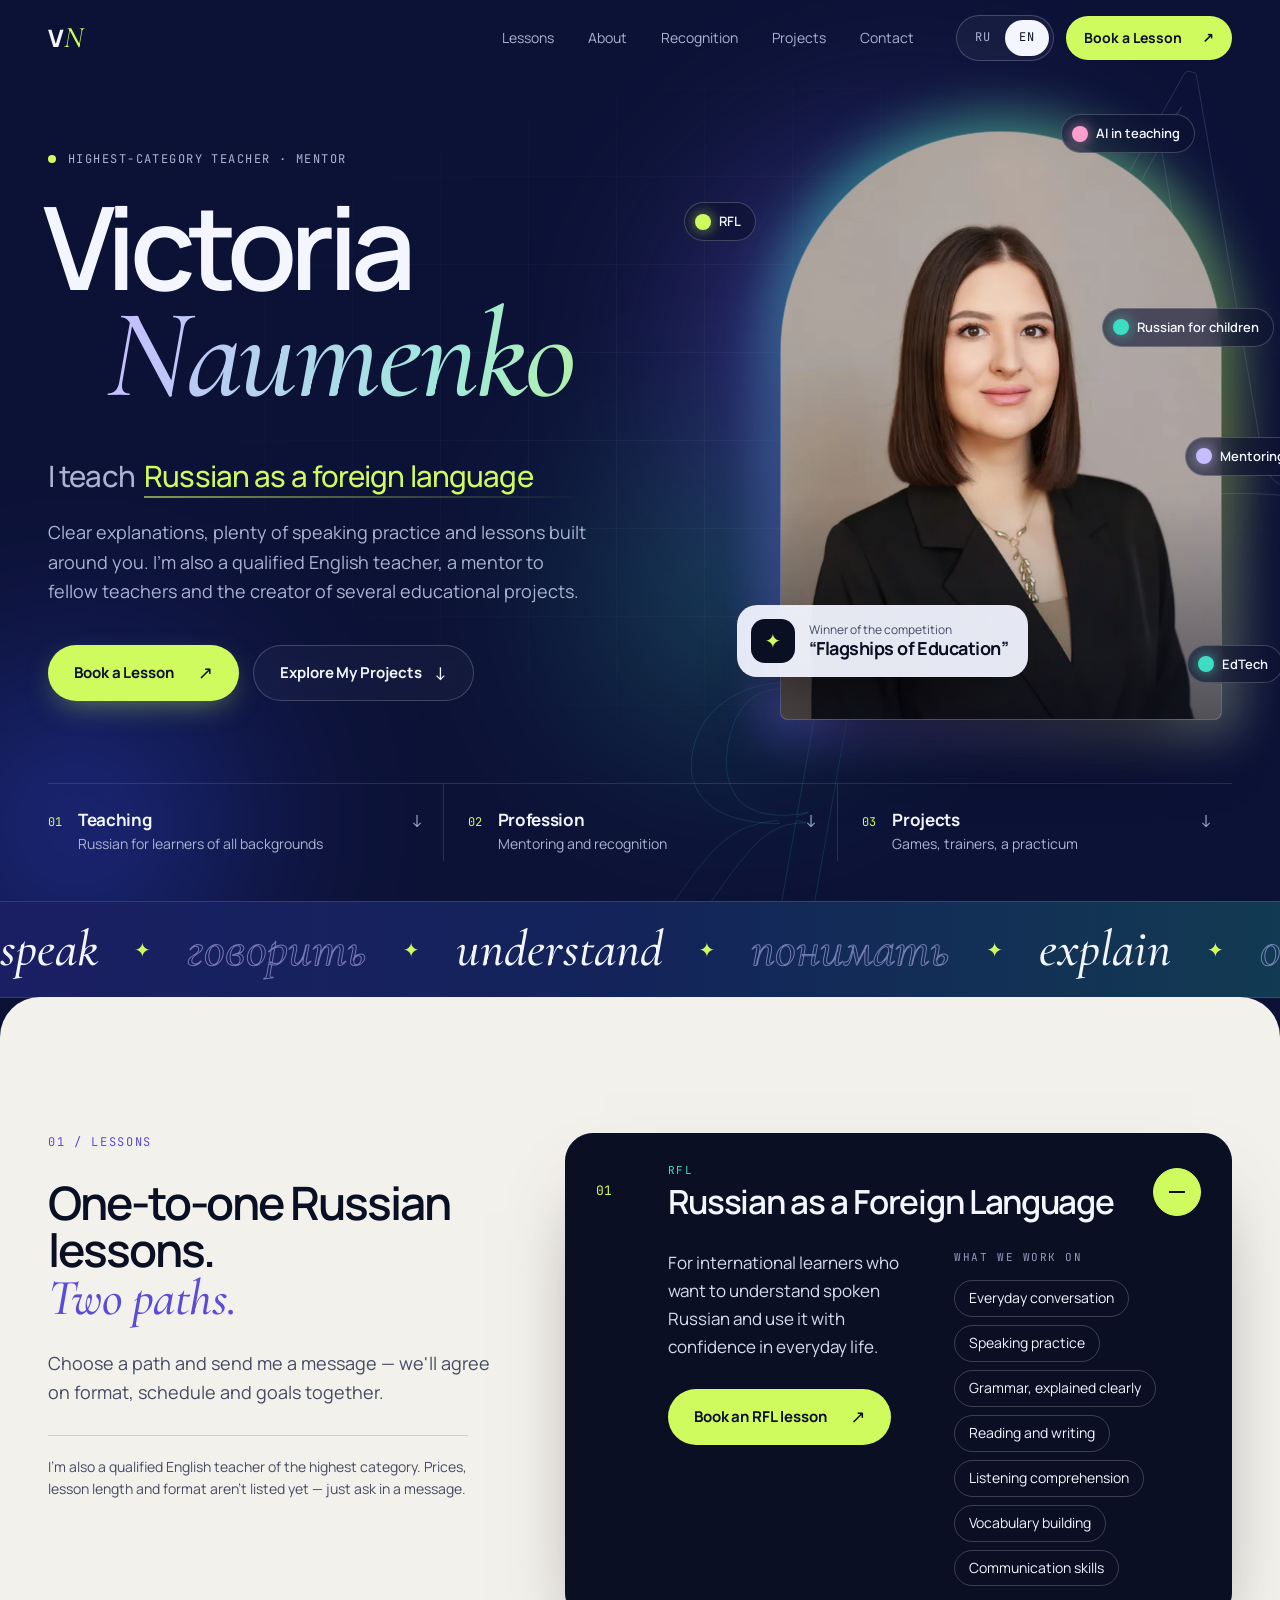
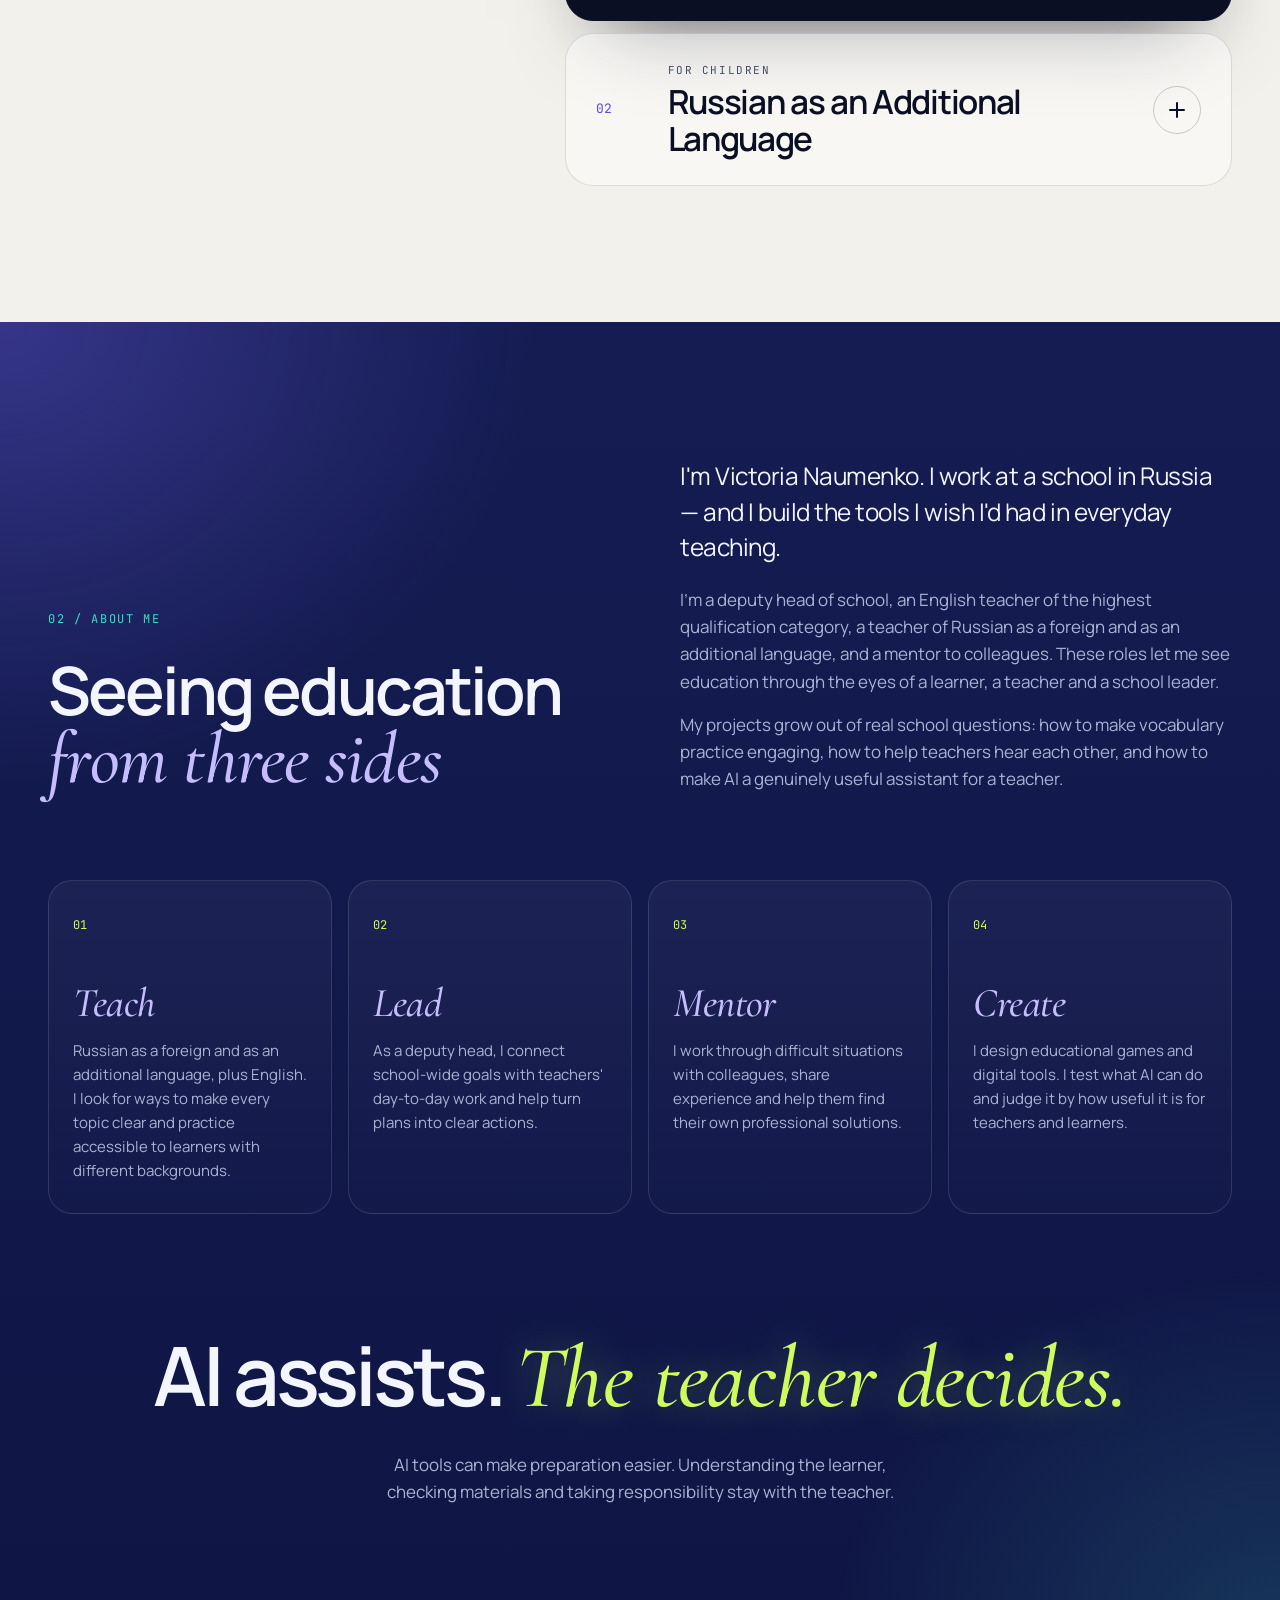
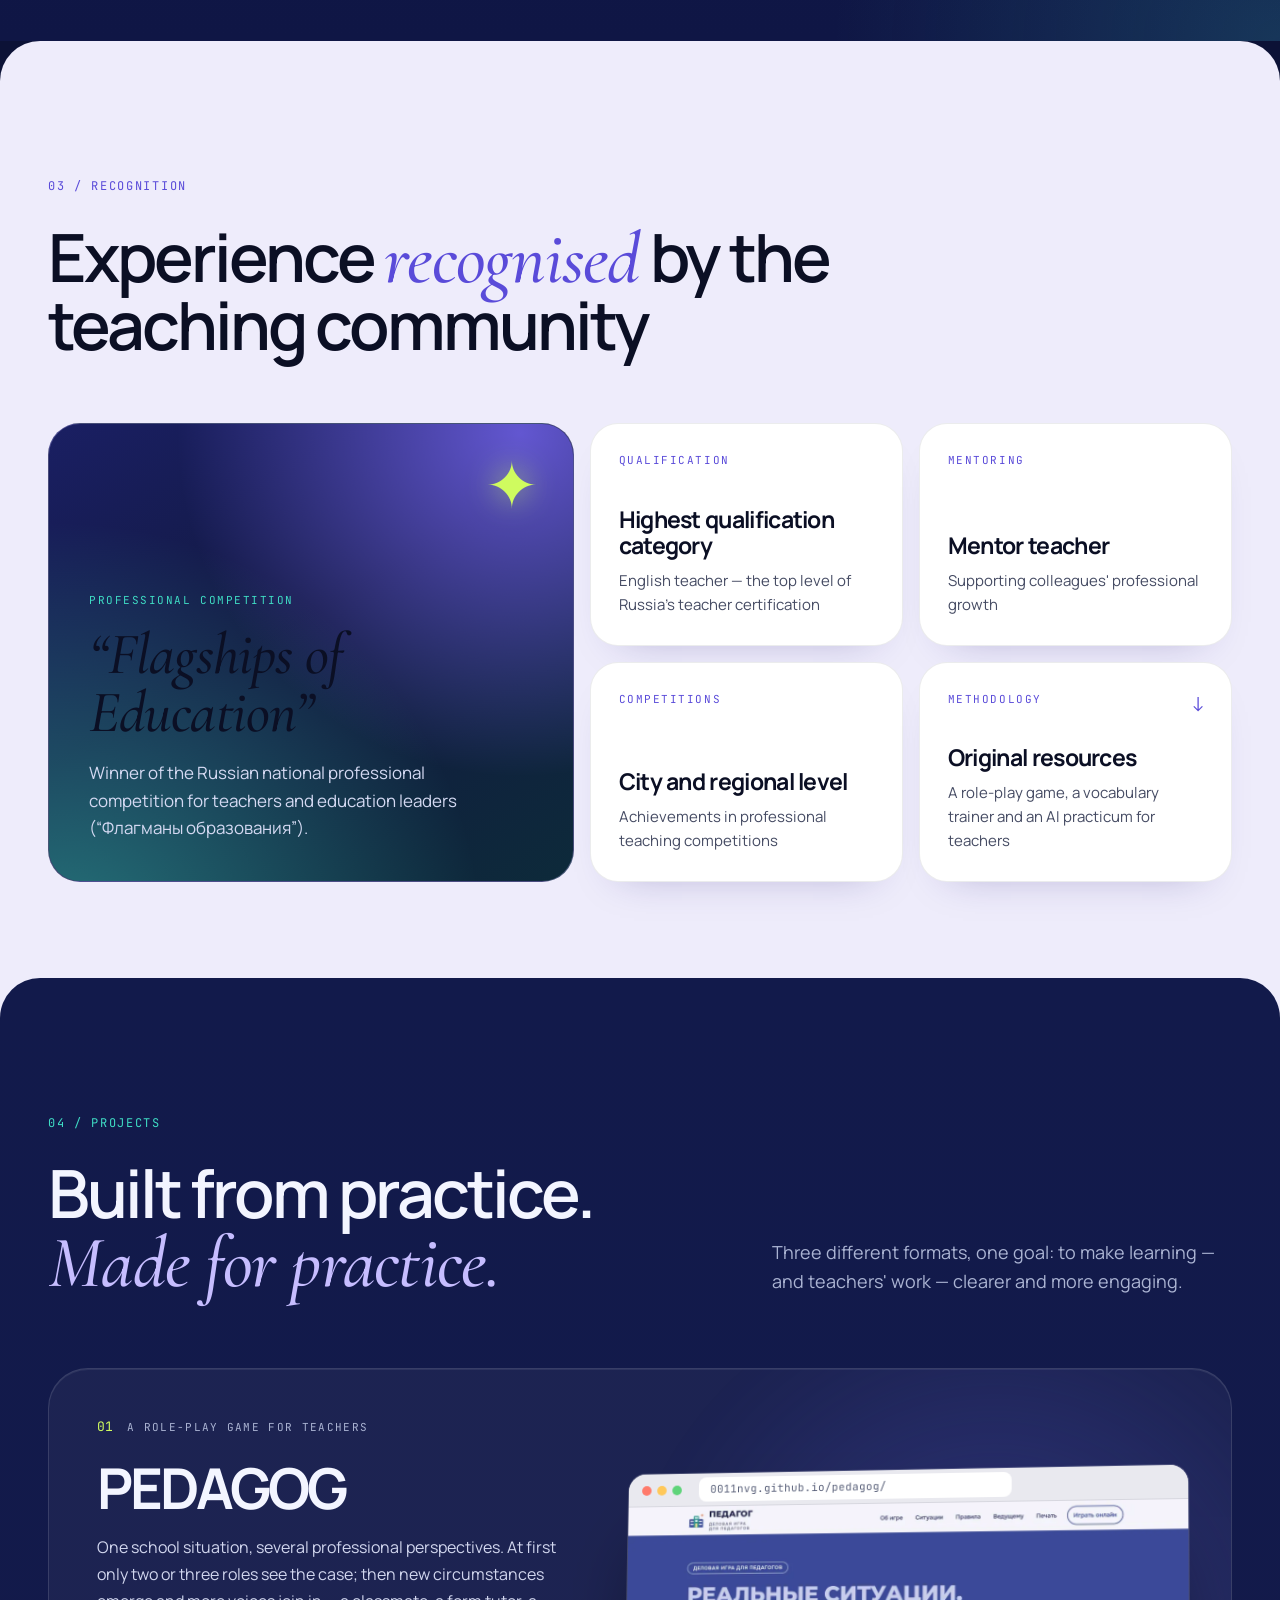
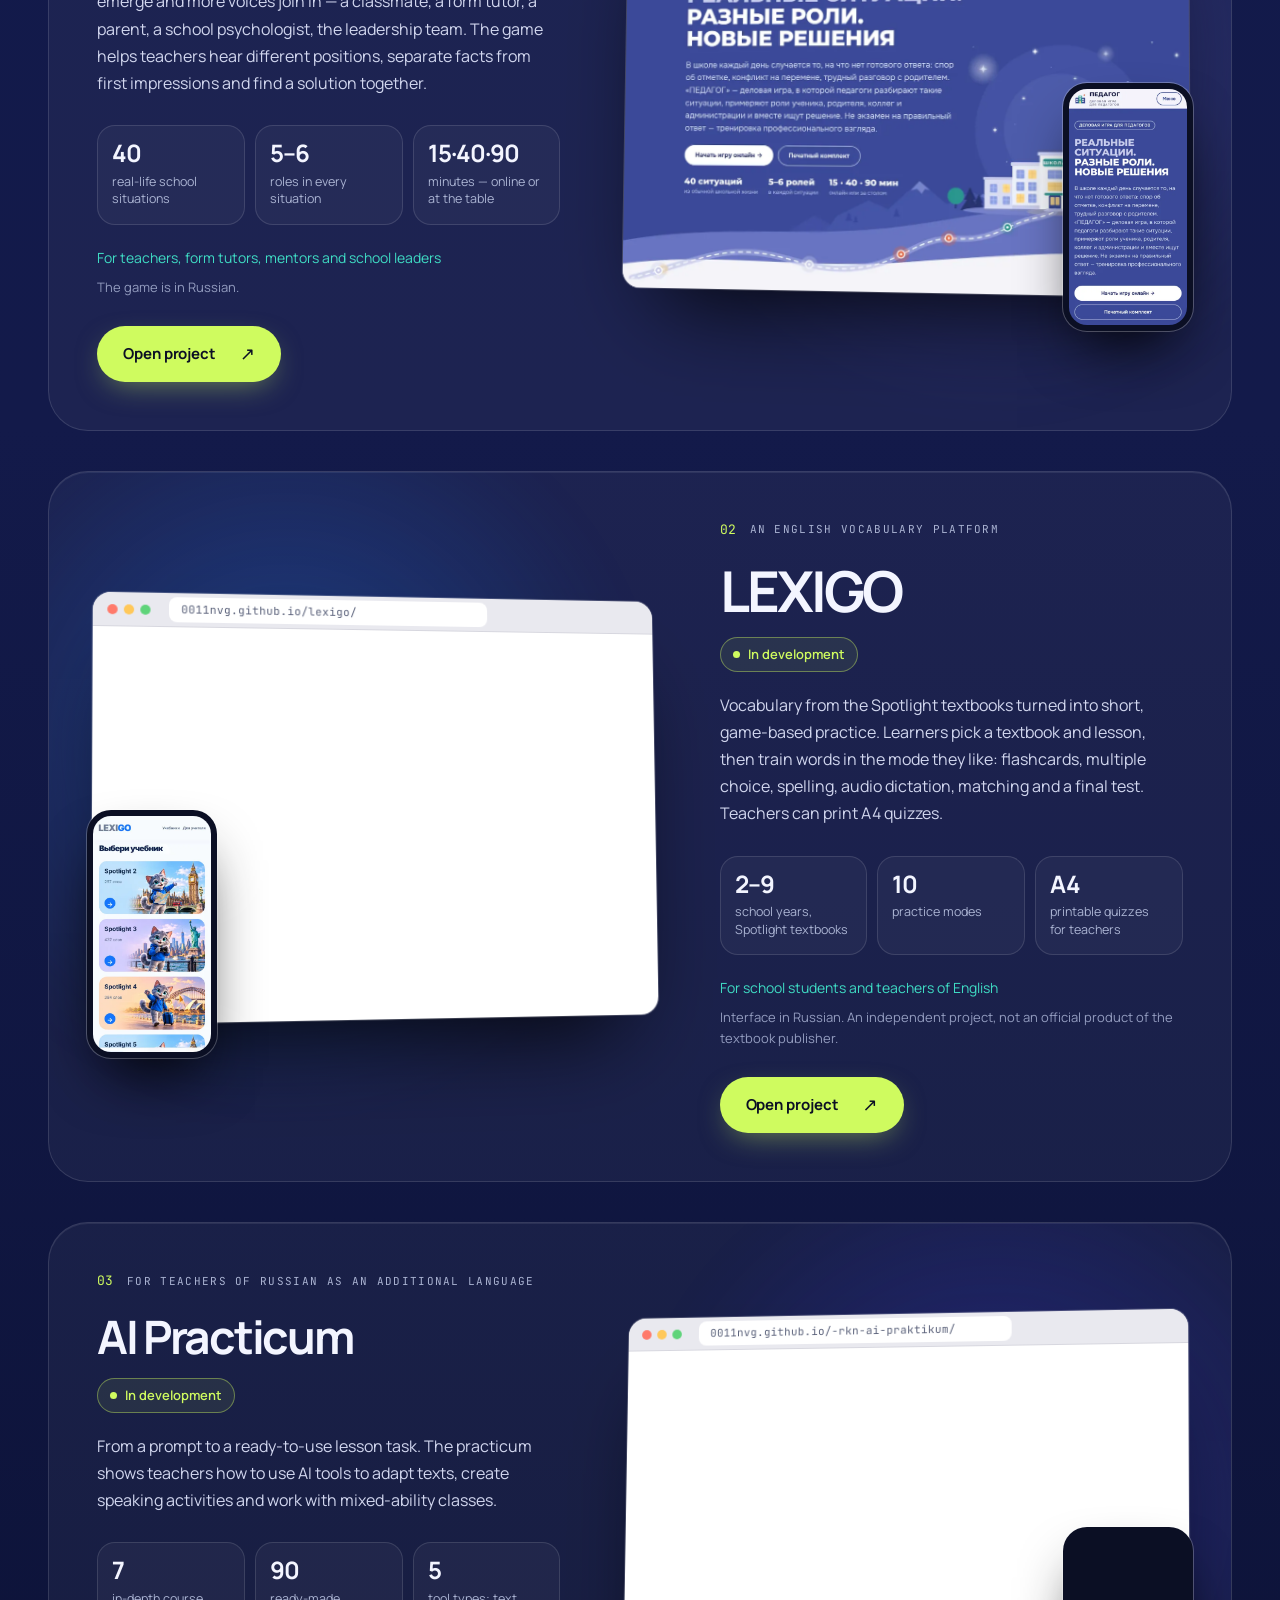
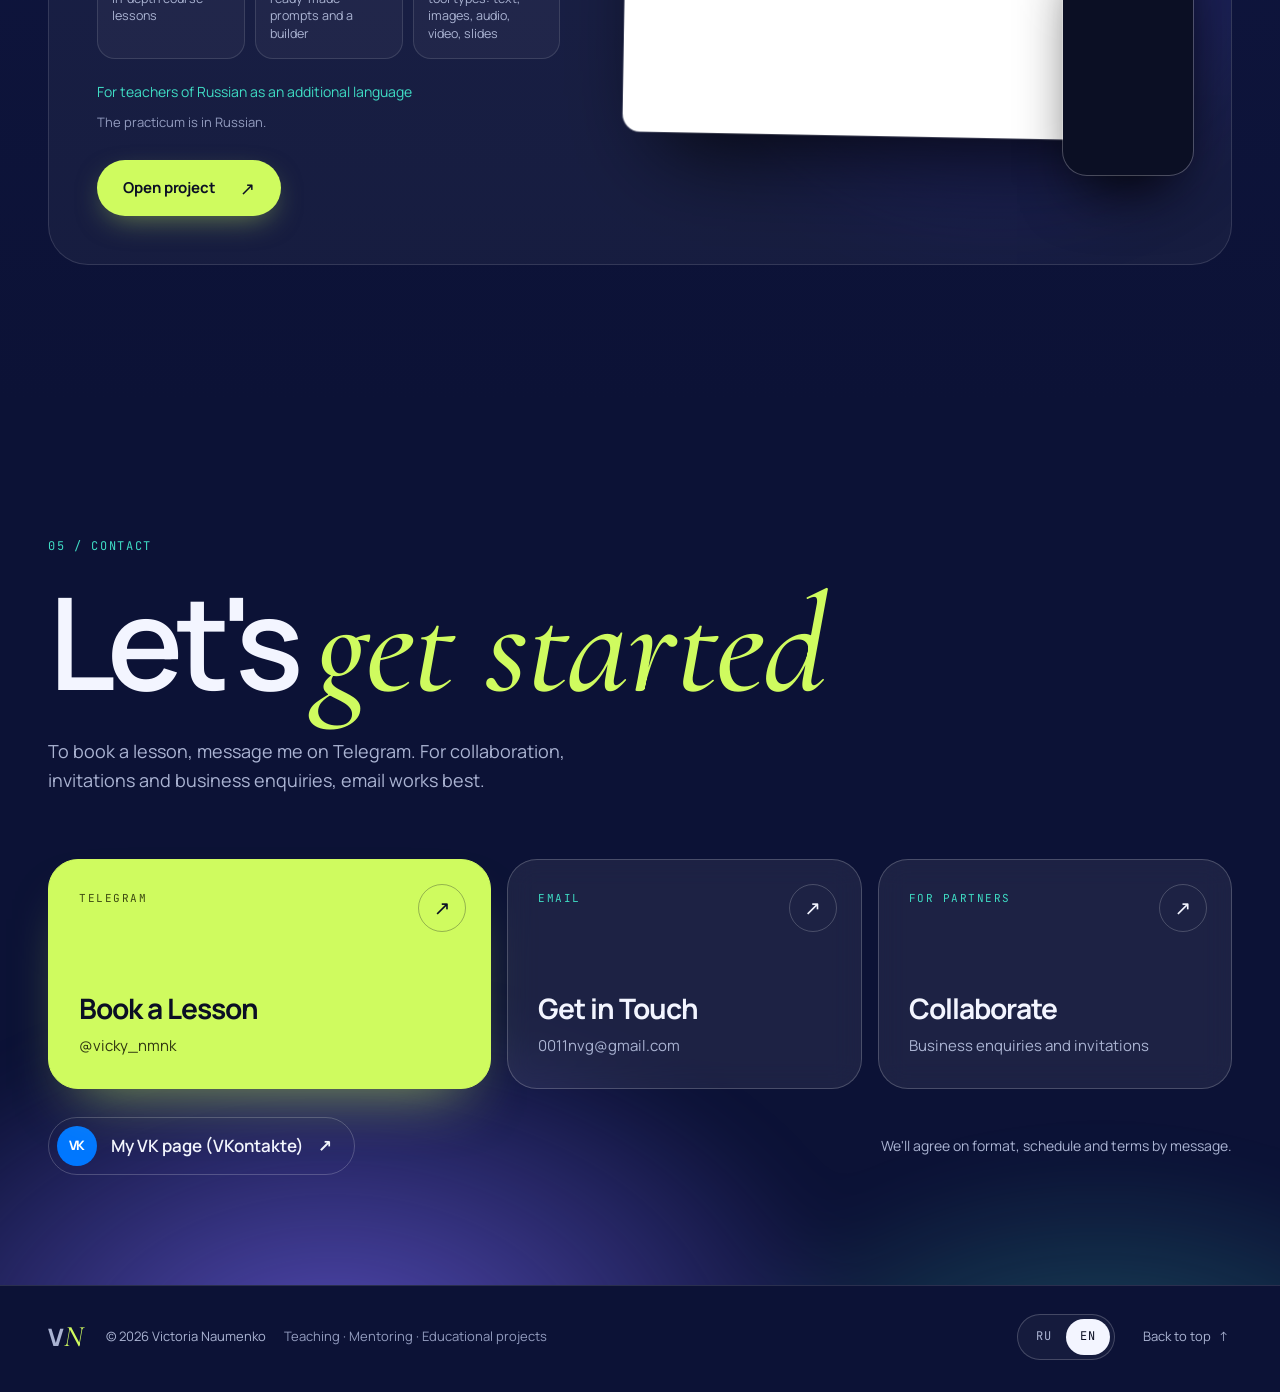
==== commit a1be6518: "Lighten design: bluer base, light Recognition section, brighter glows Co-Authored-By: Claude Opus 5." ====
--- a/en/index.html
+++ b/en/index.html
@@ -5,7 +5,7 @@
   <meta name="viewport" content="width=device-width, initial-scale=1, viewport-fit=cover">
   <title>Victoria Naumenko — Russian Teacher: RFL and Russian as an Additional Language</title>
   <meta name="description" content="One-to-one Russian lessons for international learners and for children whose first language isn&#x27;t Russian. Highest-category teacher, mentor and creator of educational projects.">
-  <meta name="theme-color" content="#070a1c">
+  <meta name="theme-color" content="#0c1236">
   <meta name="color-scheme" content="dark light">
   <link rel="canonical" href="https://0011nvg.github.io/victoria-naumenko/en/">
   <link rel="alternate" hreflang="ru" href="https://0011nvg.github.io/victoria-naumenko/">
--- a/styles.css
+++ b/styles.css
@@ -13,9 +13,9 @@
 @font-face{font-family:"JB Mono";src:url("assets/fonts/jetbrains-mono-latin-400-normal.woff2") format("woff2");font-weight:400;font-display:swap;unicode-range:U+0000-00FF,U+0131,U+0152-0153,U+02BB-02BC,U+02C6,U+02DA,U+02DC,U+0304,U+0308,U+0329,U+2000-206F,U+20AC,U+2122,U+2212,U+FEFF,U+FFFD}
 
 :root{
-  --bg:#070a1c;--bg-2:#0c1130;--bg-3:#121941;
+  --bg:#0c1236;--bg-2:#131a4a;--bg-3:#1a2259;
   --line:rgba(255,255,255,.12);--line-2:rgba(255,255,255,.2);
-  --text:#f3f5ff;--muted:#aab3d2;--dim:#7d86a8;
+  --text:#f3f5ff;--muted:#aab3d2;--dim:#939cbf;
   --signal:#cffb5f;--signal-2:#e2ff9a;
   --violet:#7d6bff;--aqua:#3fdcc4;--lav:#c6bdff;
   --paper:#f3f1eb;--paper-2:#e9e6dd;--ink:#0b0f24;--ink-2:#454b63;
@@ -65,7 +65,7 @@
 
 /* ---------- header ---------- */
 .site-header{position:fixed;inset:0 0 auto;z-index:50;transition:background-color .35s,border-color .35s,backdrop-filter .35s;border-bottom:1px solid transparent}
-.site-header.is-scrolled{background:rgba(7,10,28,.72);backdrop-filter:blur(16px) saturate(1.3);-webkit-backdrop-filter:blur(16px) saturate(1.3);border-bottom-color:var(--line)}
+.site-header.is-scrolled{background:rgba(12,18,54,.78);backdrop-filter:blur(16px) saturate(1.3);-webkit-backdrop-filter:blur(16px) saturate(1.3);border-bottom-color:var(--line)}
 .header-inner{display:flex;align-items:center;gap:28px;min-height:var(--header)}
 .logo{display:inline-flex;align-items:center;min-height:44px}
 .logo-mark{font-weight:800;font-size:24px;letter-spacing:-.06em;line-height:1}
@@ -86,10 +86,10 @@
 /* ---------- hero ---------- */
 .hero{position:relative;min-height:100vh;min-height:100svh;padding:calc(var(--header) + 56px) 0 40px;overflow:hidden;isolation:isolate;display:flex;flex-direction:column;justify-content:center}
 .hero-aura{position:absolute;inset:0;z-index:-2;pointer-events:none}
-.aura{position:absolute;border-radius:50%;filter:blur(90px);opacity:.55}
+.aura{position:absolute;border-radius:50%;filter:blur(90px);opacity:.7}
 .a1{width:46vw;height:46vw;max-width:720px;max-height:720px;right:6%;top:8%;background:radial-gradient(circle,var(--violet),transparent 65%)}
 .a2{width:34vw;height:34vw;max-width:520px;max-height:520px;right:26%;top:42%;background:radial-gradient(circle,var(--aqua),transparent 65%);opacity:.32}
-.a3{width:40vw;height:40vw;left:-14%;bottom:-20%;background:radial-gradient(circle,#2a3bd0,transparent 65%);opacity:.35}
+.a3{width:40vw;height:40vw;left:-14%;bottom:-20%;background:radial-gradient(circle,#3a52ff,transparent 65%);opacity:.5}
 .hero::after{content:"";position:absolute;inset:0;z-index:-1;pointer-events:none;background-image:linear-gradient(rgba(255,255,255,.035) 1px,transparent 1px),linear-gradient(90deg,rgba(255,255,255,.035) 1px,transparent 1px);background-size:88px 88px;-webkit-mask-image:radial-gradient(ellipse 70% 60% at 60% 45%,#000 20%,transparent 75%);mask-image:radial-gradient(ellipse 70% 60% at 60% 45%,#000 20%,transparent 75%)}
 .hero-glyphs{position:absolute;inset:0;z-index:-1;pointer-events:none}
 .glyph{position:absolute;font-family:var(--serif);font-style:italic;font-weight:500;line-height:.8;color:transparent;-webkit-text-stroke:1px rgba(198,189,255,.16);transform:translate3d(var(--gx,0),var(--gy,0),0);transition:transform .8s var(--ease)}
@@ -146,7 +146,7 @@
 .pillar:hover .pillar-arr{transform:translateY(4px);color:var(--signal)}
 
 /* ---------- ticker ---------- */
-.ticker{position:relative;overflow:hidden;border-block:1px solid var(--line);background:var(--bg-2);padding:22px 0}
+.ticker{position:relative;overflow:hidden;border-block:1px solid var(--line);background:linear-gradient(90deg,#1a1f63,#13245a,#123a52);padding:22px 0}
 .ticker-track{display:flex;align-items:center;gap:36px;width:max-content;animation:ticker 40s linear infinite}
 .ticker span{font-family:var(--serif);font-style:italic;font-size:clamp(32px,4vw,56px);line-height:1;color:var(--text);white-space:nowrap}
 .ticker span:nth-of-type(even){color:transparent;-webkit-text-stroke:1px rgba(198,189,255,.55)}
@@ -192,7 +192,7 @@
 .focus-list li{padding:8px 14px;border-radius:999px;border:1px solid var(--line-2);font-size:14px;line-height:1.35;color:var(--text)}
 
 /* ---------- about ---------- */
-.about{background:radial-gradient(ellipse 60% 50% at 0% 0%,rgba(125,107,255,.18),transparent 70%),var(--bg)}
+.about{background:radial-gradient(ellipse 60% 50% at 0% 0%,rgba(125,107,255,.32),transparent 70%),radial-gradient(ellipse 50% 40% at 100% 100%,rgba(63,220,196,.16),transparent 70%),linear-gradient(180deg,#141c52,#0f1645)}
 .about-top{display:grid;grid-template-columns:minmax(0,1fr) minmax(0,1fr);gap:80px;align-items:end}
 .about-copy{color:var(--muted);font-size:17px}
 .about-copy .lead{font-size:clamp(21px,1.9vw,26px);line-height:1.45;color:var(--text);letter-spacing:-.02em;margin-bottom:22px}
@@ -211,7 +211,15 @@
 .quote figcaption{margin:28px auto 0;max-width:560px;color:var(--muted);font-size:17px}
 
 /* ---------- achievements ---------- */
-.achievements{background:var(--bg)}
+.achievements{background:#eeecfb;color:var(--ink);border-radius:40px 40px 0 0}
+.achievements .eyebrow{color:#5a4bd9}
+.achievements h2 em{color:#5a4bd9}
+.achievements .ach{background:#fff;border-color:rgba(11,15,36,.08);box-shadow:0 20px 40px -30px rgba(40,30,120,.35)}
+.achievements .ach:hover{background:#fff;border-color:rgba(90,75,217,.4)}
+.achievements .ach .ach-label{color:#5a4bd9}
+.achievements .ach .ach-text{color:var(--ink-2)}
+.achievements .ach-link .arr{color:#5a4bd9}
+.achievements :focus-visible{outline-color:var(--violet)}
 .ach-title{max-width:900px}
 .ach-grid{display:grid;grid-template-columns:minmax(0,.9fr) minmax(0,1.1fr);gap:16px;margin-top:64px}
 .ach-feature{position:relative;display:flex;flex-direction:column;justify-content:flex-end;min-height:420px;padding:40px;border-radius:32px;overflow:hidden;isolation:isolate;background:linear-gradient(150deg,#1a1f63 0%,#121941 45%,#0d2a3a 100%);border:1px solid rgba(198,189,255,.3)}
@@ -234,10 +242,10 @@
 .ach .ach-text{margin-top:10px;font-size:15px;color:var(--muted)}
 
 /* ---------- projects ---------- */
-.projects{background:linear-gradient(180deg,var(--bg) 0%,var(--bg-2) 30%,var(--bg) 100%)}
+.projects{background:linear-gradient(180deg,#121a4b 0%,var(--bg-2) 40%,var(--bg) 100%);border-radius:40px 40px 0 0;margin-top:-40px}
 .section-head{display:flex;justify-content:space-between;align-items:flex-end;gap:48px;margin-bottom:72px}
 .proj-list{display:grid;gap:40px}
-.proj{position:relative;display:grid;grid-template-columns:minmax(0,.9fr) minmax(0,1.1fr);gap:56px;align-items:center;padding:48px;border-radius:40px;border:1px solid var(--line);background:rgba(255,255,255,.025);overflow:hidden;isolation:isolate;--glow:#5a63ff}
+.proj{position:relative;display:grid;box-shadow:inset 0 1px 0 rgba(255,255,255,.08);grid-template-columns:minmax(0,.9fr) minmax(0,1.1fr);gap:56px;align-items:center;padding:48px;border-radius:40px;border:1px solid var(--line);background:rgba(255,255,255,.045);overflow:hidden;isolation:isolate;--glow:#5a63ff}
 .proj::before{content:"";position:absolute;z-index:-1;width:70%;aspect-ratio:1;right:-15%;top:-20%;border-radius:50%;background:radial-gradient(circle,var(--glow),transparent 62%);opacity:.32;filter:blur(30px);transition:opacity .6s}
 .proj:hover::before{opacity:.5}
 .proj:nth-child(even){grid-template-columns:minmax(0,1.1fr) minmax(0,.9fr)}
@@ -277,12 +285,12 @@
 
 /* ---------- contact ---------- */
 .contact{overflow:hidden;isolation:isolate;padding-bottom:110px;background:var(--bg)}
-.contact-aura{position:absolute;z-index:-1;inset:auto -10% -40% -10%;height:90%;background:radial-gradient(ellipse 50% 60% at 30% 70%,rgba(125,107,255,.5),transparent 70%),radial-gradient(ellipse 40% 50% at 80% 80%,rgba(63,220,196,.35),transparent 70%);filter:blur(30px)}
+.contact-aura{position:absolute;z-index:-1;inset:auto -10% -40% -10%;height:100%;background:radial-gradient(ellipse 50% 60% at 30% 70%,rgba(125,107,255,.65),transparent 70%),radial-gradient(ellipse 40% 50% at 80% 80%,rgba(63,220,196,.35),transparent 70%);filter:blur(30px)}
 .contact-title{font-size:clamp(56px,10vw,170px);line-height:.92;letter-spacing:-.06em}
 .contact-title em{color:var(--signal);font-size:1.1em}
 .contact-intro{margin-top:28px;max-width:560px}
 .actions{display:grid;grid-template-columns:1.25fr 1fr 1fr;gap:16px;margin-top:64px}
-.action{position:relative;display:flex;flex-direction:column;min-height:230px;padding:30px;border-radius:30px;border:1px solid var(--line-2);background:rgba(12,17,48,.6);backdrop-filter:blur(14px);-webkit-backdrop-filter:blur(14px);transition:transform .4s var(--ease),border-color .3s,background-color .3s,box-shadow .4s}
+.action{position:relative;display:flex;flex-direction:column;min-height:230px;padding:30px;border-radius:30px;border:1px solid var(--line-2);background:rgba(255,255,255,.07);backdrop-filter:blur(14px);-webkit-backdrop-filter:blur(14px);transition:transform .4s var(--ease),border-color .3s,background-color .3s,box-shadow .4s}
 .action:hover{transform:translateY(-6px);border-color:rgba(255,255,255,.4)}
 .action-label{font-family:var(--mono);font-size:11px;letter-spacing:.14em;text-transform:uppercase;color:var(--aqua)}
 .action-title{margin-top:auto;font-size:clamp(24px,2.2vw,32px);font-weight:700;letter-spacing:-.035em;line-height:1.1}
@@ -328,7 +336,7 @@
 }
 @media (max-width:1000px){
   :root{--header:68px}
-  .main-nav{position:fixed;inset:0;z-index:-1;flex-direction:column;align-items:stretch;justify-content:center;gap:0;padding:calc(var(--header) + 24px) 32px 40px;margin:0;background:rgba(7,10,28,.97);backdrop-filter:blur(20px);-webkit-backdrop-filter:blur(20px);font-size:clamp(30px,7vw,44px);opacity:0;visibility:hidden;transition:opacity .35s,visibility .35s}
+  .main-nav{position:fixed;inset:0;z-index:-1;flex-direction:column;align-items:stretch;justify-content:center;gap:0;padding:calc(var(--header) + 24px) 32px 40px;margin:0;background:rgba(12,18,54,.97);backdrop-filter:blur(20px);-webkit-backdrop-filter:blur(20px);font-size:clamp(30px,7vw,44px);opacity:0;visibility:hidden;transition:opacity .35s,visibility .35s}
   .main-nav a{min-height:64px;padding:0;border-radius:0;border-bottom:1px solid var(--line);color:var(--text);font-weight:600;letter-spacing:-.03em}
   .main-nav a:hover{background:none;color:var(--signal)}
   .main-nav .nav-cta-mobile{display:inline-flex;justify-content:center;margin-top:28px;border:0;border-radius:999px;background:var(--signal);color:var(--ink);font-size:18px;min-height:58px}
@@ -403,7 +411,8 @@
   .pillars li+li .pillar{padding-left:0;border-left:0;border-top:1px solid var(--line)}
   .pillar{padding:18px 0}
   .ticker{padding:16px 0}
-  .services{border-radius:28px 28px 0 0}
+  .services,.achievements,.projects{border-radius:28px 28px 0 0}
+  .projects{margin-top:-28px}
   .svc summary{grid-template-columns:1fr auto;padding:22px 20px;gap:14px}
   .svc-n{display:none}
   .svc-toggle{width:44px;height:44px}
